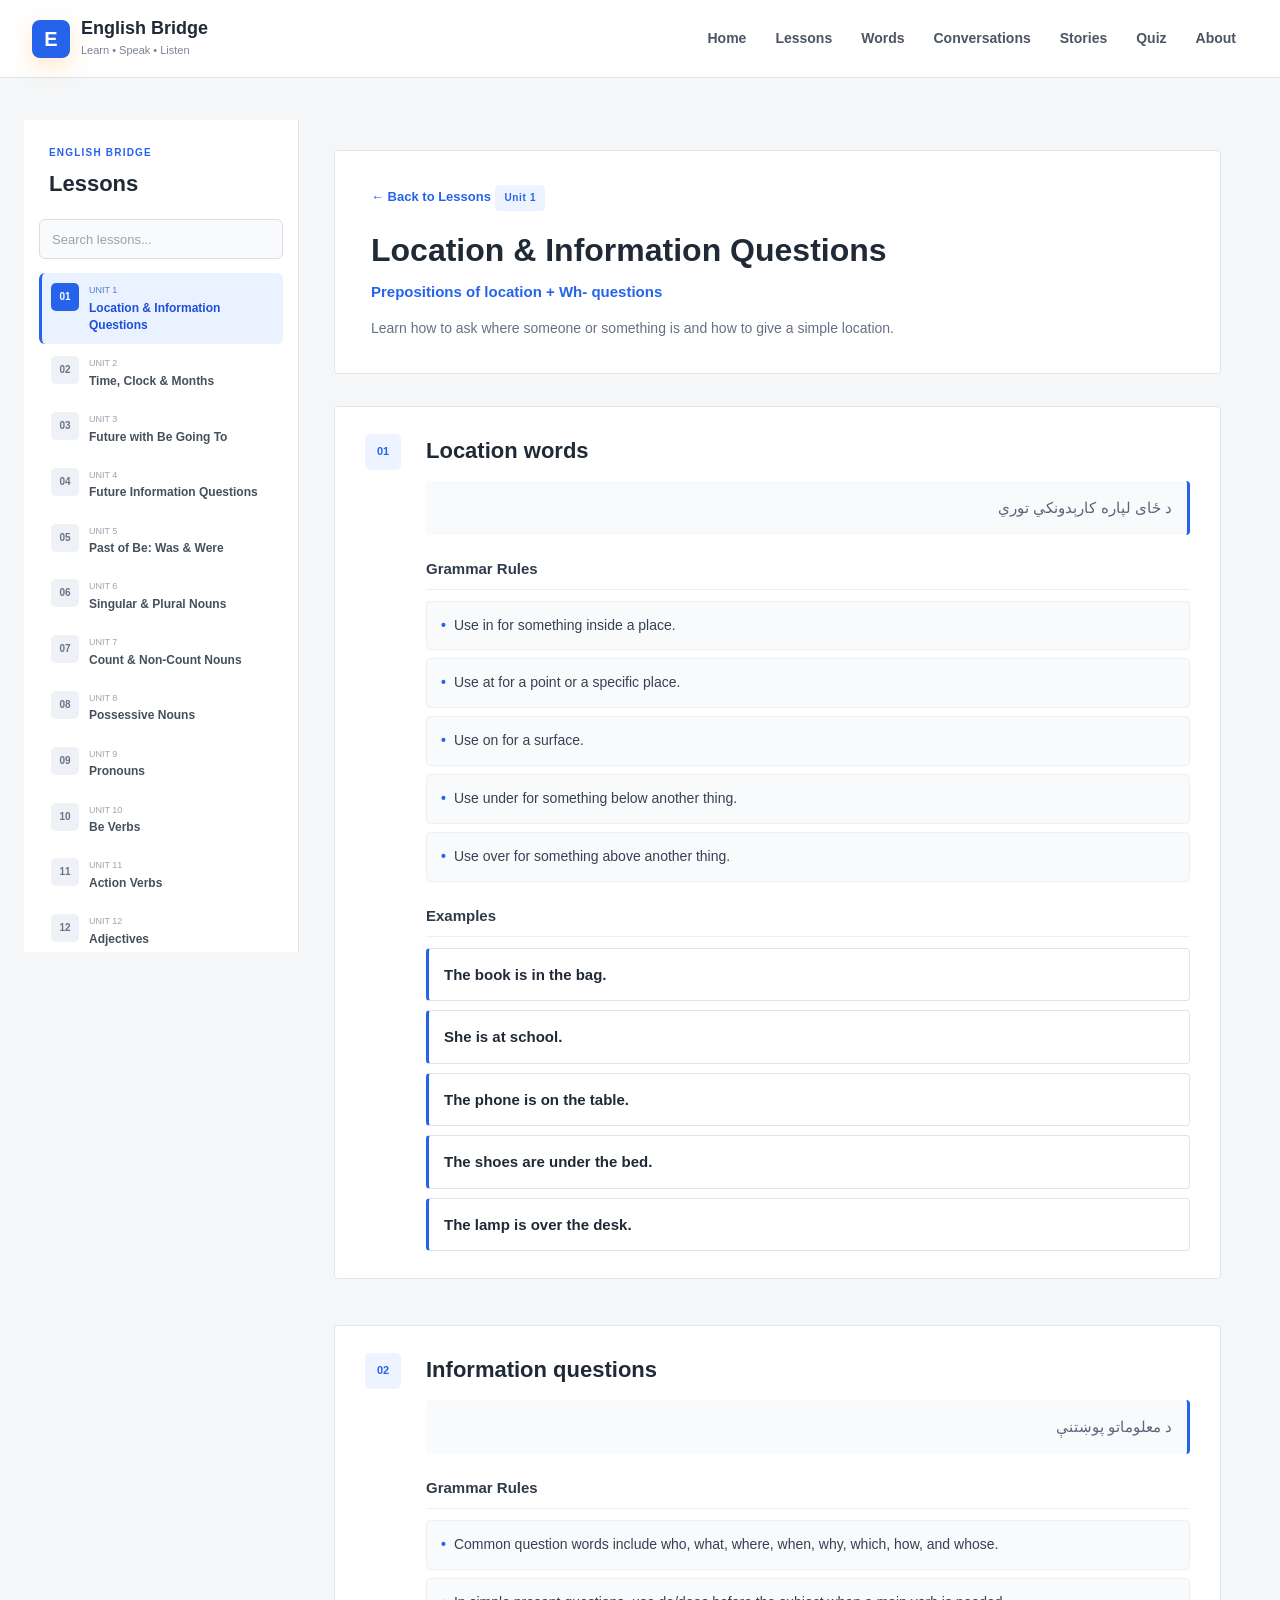
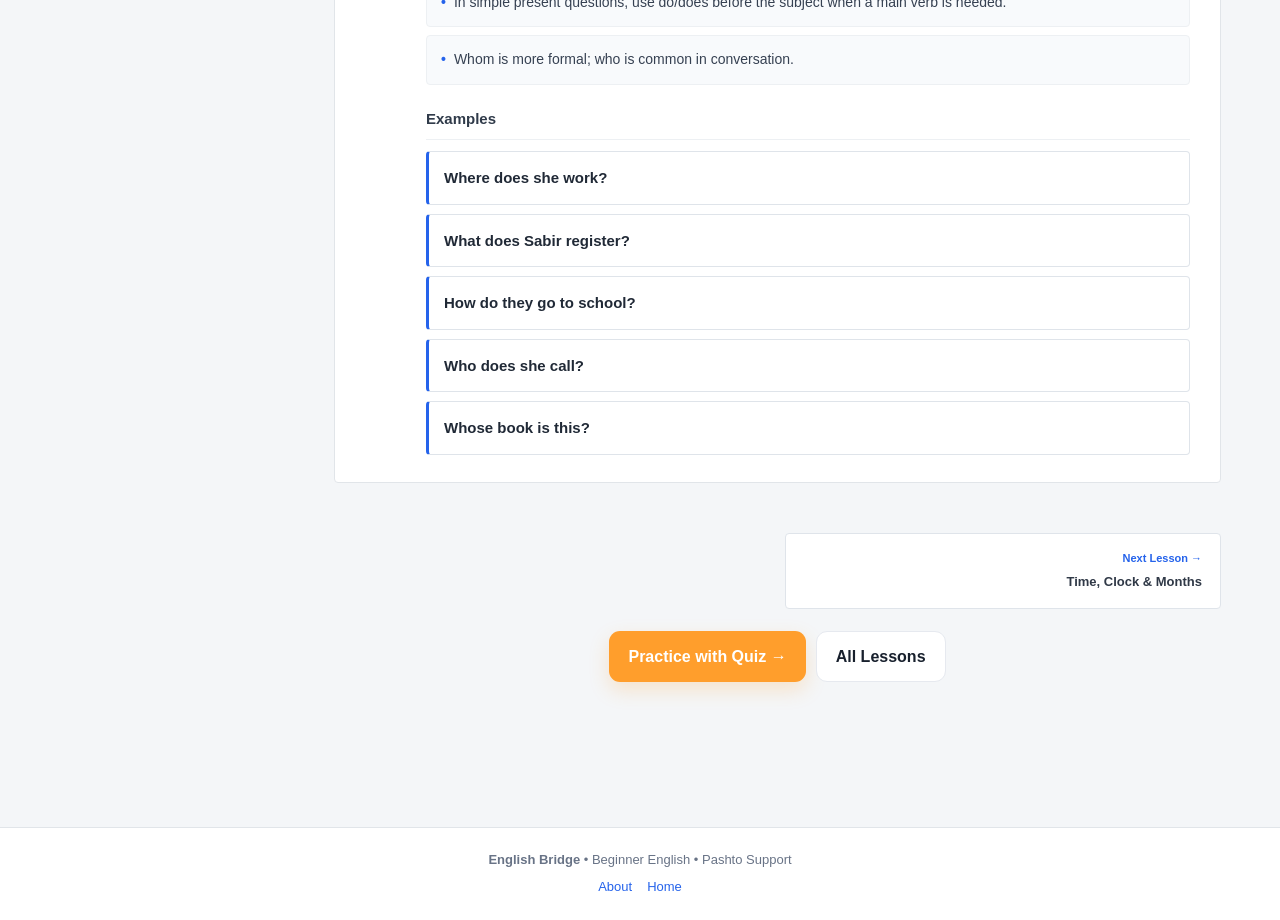
==== lessons/lesson.html @ caad8602 "Rename Lesson.html to lesson.html" ====
<!DOCTYPE html>
<html lang="en">

<head>
  <meta charset="UTF-8">
  <meta name="viewport" content="width=device-width, initial-scale=1.0">

  <meta name="description" content="English Bridge English lesson with Pashto support.">

  <title>English Bridge — Lesson</title>

  <link rel="stylesheet" href="../style.css">
</head>

<body class="standalone-lesson">

  <header class="topbar">

    <a class="brand" href="../index.html#home" aria-label="Go to home">
      <div class="logo">E</div>

      <div>
        <h1>English Bridge</h1>
        <span>Learn • Speak • Listen</span>
      </div>
    </a>

    <nav>
      <a class="nav-btn" href="../index.html#home">Home</a>
      <a class="nav-btn" href="lesson.html?id=unit-1">Lessons</a>
      <a class="nav-btn" href="../index.html#vocabulary">Words</a>
      <a class="nav-btn" href="../index.html#conversations">Conversations</a>
      <a class="nav-btn" href="../index.html#stories">Stories</a>
      <a class="nav-btn" href="../index.html#quiz">Quiz</a>
      <a class="nav-btn" href="../index.html#about">About</a>
    </nav>

  </header>


  <main class="lesson-layout">

    <!-- LEFT SIDEBAR -->
    <aside class="lesson-sidebar">

      <div class="sidebar-header">
        <span class="eyebrow">ENGLISH BRIDGE</span>
        <h2>Lessons</h2>
      </div>

      <input type="search" id="lessonSearch" class="lesson-search" placeholder="Search lessons...">

      <div id="lessonList" class="lesson-list"></div>

    </aside>


    <!-- RIGHT CONTENT -->
    <section class="lesson-content">

      <div id="lessonPage">

        <div class="lesson-loading">
          Loading lesson...
        </div>

      </div>

    </section>

  </main>


  <footer>
    <div>
      <b>English Bridge</b> • Beginner English • Pashto Support
    </div>

    <div class="footer-links">
      <a href="../index.html#about">About</a>
      <a href="../index.html#home">Home</a>
    </div>
  </footer>


  <script src="../data/config.js"></script>
  <script src="../data/lessons.js"></script>

  <script>

    const params = new URLSearchParams(window.location.search);
    let lessonId = params.get("id") || "unit-1";

    const lessonPage = document.getElementById("lessonPage");
    const COURSE_LESSONS = LESSONS.filter(lesson => /^unit-\d+$/.test(lesson.id));
    const lessonList = document.getElementById("lessonList");
    const lessonSearch = document.getElementById("lessonSearch");


    // --------------------------------------------------
    // FIND CURRENT LESSON
    // --------------------------------------------------

    function getCurrentLesson() {

      return LESSONS.find(lesson => lesson.id === lessonId);

    }


    // --------------------------------------------------
    // RENDER SIDEBAR
    // --------------------------------------------------

    function renderLessonList(search = "") {

      const searchText = search.toLowerCase().trim();

      const filteredLessons = COURSE_LESSONS.filter((lesson) => {

        return (
          lesson.title.toLowerCase().includes(searchText) ||
          lesson.unit.toLowerCase().includes(searchText) ||
          lesson.topic.toLowerCase().includes(searchText)
        );

      });


      lessonList.innerHTML = filteredLessons.map((lesson, index) => {

        const active = lesson.id === lessonId ? "active" : "";

        return `
      <a
        class="lesson-sidebar-item ${active}"
        href="lesson.html?id=${lesson.id}"
      >

        <span class="sidebar-number">
          ${String(COURSE_LESSONS.indexOf(lesson) + 1).padStart(2, "0")}
        </span>

        <div>
          <small>${lesson.unit}</small>
          <strong>${lesson.title}</strong>
        </div>

      </a>
    `;

      }).join("");


      if (!filteredLessons.length) {

        lessonList.innerHTML = `
      <div class="no-lessons">
        No lessons found.
      </div>
    `;

      }

    }


    // --------------------------------------------------
    // RULE RENDERER
    // SUPPORTS OLD + NEW DATA FORMAT
    // --------------------------------------------------

    function renderRule(rule) {

      // Old format:
      // "Use in for something inside a place."

      if (typeof rule === "string") {

        return `
      <div class="lesson-rule">

        <div class="rule-en">
          <span>•</span>
          <span>${rule}</span>
        </div>

      </div>
    `;

      }


      // New format:
      // {
      //   english: "...",
      //   pashto: "..."
      // }

      return `
    <div class="lesson-rule">

      <div class="rule-en">
        <span>•</span>
        <span>${rule.english}</span>
      </div>

      ${rule.pashto
          ? `<div class="rule-ps" dir="rtl">${rule.pashto}</div>`
          : ""
        }

    </div>
  `;

    }


    // --------------------------------------------------
    // EXAMPLE RENDERER
    // SUPPORTS OLD + NEW DATA FORMAT
    // --------------------------------------------------

    function renderExample(example) {

      // Old format

      if (typeof example === "string") {

        return `
      <div class="lesson-example">

        <div class="example-en">
          ${example}
        </div>

      </div>
    `;

      }


      // New format

      return `
    <div class="lesson-example">

      <div class="example-en">
        ${example.english}
      </div>

      ${example.pashto
          ? `<div class="example-ps" dir="rtl">
              ${example.pashto}
            </div>`
          : ""
        }

    </div>
  `;

    }


    // --------------------------------------------------
    // RENDER LESSON
    // --------------------------------------------------

    function renderLesson() {

      const lesson = getCurrentLesson();


      if (!lesson) {

        lessonPage.innerHTML = `
      <div class="lesson-not-found">

        <span class="eyebrow">ERROR</span>

        <h1>Lesson not found</h1>

        <p>
          We could not find the lesson you requested.
        </p>

        <a
          class="primary"
          href="lesson.html?id=unit-1"
        >
          ← Back to Lessons
        </a>

      </div>
    `;

        return;
      }


      const lessonIndex = COURSE_LESSONS.findIndex(
        lessonItem => lessonItem.id === lessonId
      );


      const previousLesson =
        lessonIndex > 0
          ? LESSONS[lessonIndex - 1]
          : null;


      const nextLesson =
        lessonIndex < COURSE_LESSONS.length - 1
          ? LESSONS[lessonIndex + 1]
          : null;


      document.title =
        `English Bridge — ${lesson.unit}: ${lesson.title}`;


      lessonPage.innerHTML = `

    <!-- HERO -->

    <div class="lesson-hero">

      <a
        class="back-link"
        href="lesson.html?id=unit-1"
      >
        ← Back to Lessons
      </a>

      <span class="eyebrow">
        ${lesson.unit}
      </span>

      <h1>
        ${lesson.title}
      </h1>

      <p class="lesson-topic">
        ${lesson.topic}
      </p>

      ${lesson.intro
          ? `<p class="lesson-intro">
              ${lesson.intro}
            </p>`
          : ""
        }

    </div>


    <!-- LESSON SECTIONS -->

    <div class="lesson-sections">

      ${lesson.sections.map((section, sectionIndex) => `

        <article class="lesson-section">

          <div class="section-number">
            ${String(sectionIndex + 1).padStart(2, "0")}
          </div>

          <div class="section-main">

            <h2>
              ${section.title}
            </h2>


            ${section.pashto
            ? `
                  <div
                    class="section-pashto"
                    dir="rtl"
                  >
                    ${section.pashto}
                  </div>
                `
            : ""
          }


            ${section.rules && section.rules.length
            ? `

                  <div class="lesson-block">

                    <h3>
                      Grammar Rules
                    </h3>

                    <div class="rules-list">

                      ${section.rules
              .map(renderRule)
              .join("")}

                    </div>

                  </div>

                `
            : ""
          }


            ${section.examples && section.examples.length
            ? `

                  <div class="lesson-block">

                    <h3>
                      Examples
                    </h3>

                    <div class="examples-list">

                      ${section.examples
              .map(renderExample)
              .join("")}

                    </div>

                  </div>

                `
            : ""
          }

          </div>

        </article>

      `).join("")}

    </div>


    <!-- NAVIGATION -->

    <div class="lesson-navigation">

      ${previousLesson
          ? `
            <a
              class="lesson-nav-card previous"
              href="lesson.html?id=${previousLesson.id}"
            >

              <span>← Previous Lesson</span>

              <strong>
                ${previousLesson.title}
              </strong>

            </a>
          `
          : `<div></div>`
        }


      ${nextLesson
          ? `
            <a
              class="lesson-nav-card next"
              href="lesson.html?id=${nextLesson.id}"
            >

              <span>Next Lesson →</span>

              <strong>
                ${nextLesson.title}
              </strong>

            </a>
          `
          : `
            <a
              class="lesson-nav-card next"
              href="../index.html#quiz"
            >

              <span>Finish Lessons →</span>

              <strong>
                Take the Quiz
              </strong>

            </a>
          `
        }

    </div>


    <!-- BOTTOM ACTIONS -->

    <div class="lesson-actions">

      <a
        class="primary"
        href="../index.html#quiz"
      >
        Practice with Quiz →
      </a>

      <a
        class="secondary"
        href="lesson.html?id=unit-1"
      >
        All Lessons
      </a>

    </div>

  `;

    }


    // --------------------------------------------------
    // SEARCH
    // --------------------------------------------------

    lessonSearch.addEventListener("input", () => {

      renderLessonList(lessonSearch.value);

    });



    renderLessonList();
    renderLesson();

  </script>

</body>

</html>
---- style.css ----
* {
  box-sizing: border-box;
  margin: 0;
  padding: 0;
}
:root {
  --ink: #18202d;
  --muted: #697386;
  --line: #e6e9ef;
  --bg: #f5f7fb;
  --card: #fff;
  --primary: #ff9e2c;
  --primary-dark: #e98512;
  --purple: #5b5ce2;
  --green: #18a56b;
  --shadow: 0 18px 55px rgba(28, 35, 50, 0.1);
  --radius: 22px;
}
html {
  scroll-behavior: smooth;
}
body {
  font-family:
    Inter,
    ui-sans-serif,
    system-ui,
    -apple-system,
    BlinkMacSystemFont,
    "Segoe UI",
    sans-serif;
  background: var(--bg);
  color: var(--ink);
  line-height: 1.6;
}
a {
  text-decoration: none;
  color: inherit;
}
button,
input,
select {
  font: inherit;
}
button {
  cursor: pointer;
  border: 0;
}
.topbar {
  height: 78px;
  background: #fff;
  border-bottom: 1px solid var(--line);
  display: flex;
  align-items: center;
  justify-content: space-between;
  padding: 0 5%;
  position: sticky;
  top: 0;
  z-index: 30;
}
.brand {
  display: flex;
  align-items: center;
  gap: 12px;
}
.logo {
  width: 44px;
  height: 44px;
  border-radius: 13px;
  background: linear-gradient(135deg, #ffb34d, #ff7b45);
  color: #fff;
  display: grid;
  place-items: center;
  font-weight: 900;
  font-size: 23px;
  box-shadow: 0 8px 22px rgba(255, 158, 44, 0.25);
}
.brand h1 {
  font-size: 18px;
  line-height: 1.1;
}
.brand span {
  font-size: 11px;
  color: var(--muted);
}
nav {
  display: flex;
  gap: 3px;
  align-items: center;
}
.nav-btn {
  padding: 9px 12px;
  border-radius: 9px;
  color: var(--muted);
  font-weight: 700;
  font-size: 13px;
}
.nav-btn:hover,
.nav-btn.active {
  background: #fff5e8;
  color: var(--primary-dark);
}
.icon-btn {
  display: none;
  background: #f1f3f7;
  padding: 9px 12px;
  border-radius: 10px;
}
main {
  max-width: 1200px;
  margin: auto;
  padding: 35px 24px 75px;
}
.page {
  display: none;
}
.page.active {
  display: block;
}
.hero {
  min-height: 540px;
  display: grid;
  grid-template-columns: 1.02fr 0.98fr;
  gap: 30px;
  align-items: center;
  background: linear-gradient(135deg, #101820, #182633);
  border-radius: 30px;
  padding: 45px 46px;
  color: #fff;
  overflow: hidden;
  position: relative;
  box-shadow: var(--shadow);
}
.hero:before {
  content: "";
  position: absolute;
  width: 420px;
  height: 420px;
  border-radius: 50%;
  background: rgba(255, 158, 44, 0.12);
  right: 15%;
  top: -160px;
}
.eyebrow {
  font-size: 10px;
  letter-spacing: 2px;
  font-weight: 900;
  color: var(--primary);
}
.hero .eyebrow {
  color: #ffc16b;
}
.hero h2 {
  font-size: 51px;
  line-height: 1.03;
  letter-spacing: -2px;
  margin: 13px 0 18px;
}
.hero h2 strong {
  color: #ffb23e;
}
.hero-copy > p {
  color: #cbd1d9;
  max-width: 570px;
  font-size: 16px;
}
.hero-actions,
.quiz-options,
.result-actions {
  display: flex;
  gap: 12px;
  margin-top: 25px;
  flex-wrap: wrap;
}
.primary,
.secondary {
  display: inline-flex;
  align-items: center;
  justify-content: center;
  padding: 12px 19px;
  border-radius: 11px;
  font-weight: 800;
  transition: 0.2s;
}
.primary {
  background: var(--primary);
  color: #fff;
  box-shadow: 0 8px 20px rgba(255, 158, 44, 0.22);
}
.primary:hover {
  background: var(--primary-dark);
  transform: translateY(-1px);
}
.secondary {
  background: #fff;
  border: 1px solid var(--line);
  color: var(--ink);
}
.secondary:hover {
  border-color: #ffc978;
  color: var(--primary-dark);
}
.mini-stats {
  display: flex;
  gap: 30px;
  margin-top: 30px;
}
.mini-stats div {
  display: flex;
  flex-direction: column;
}
.mini-stats b {
  font-size: 21px;
}
.mini-stats span {
  font-size: 10px;
  color: #aeb7c3;
}
.hero-visual {
  position: relative;
  min-height: 420px;
  display: grid;
  place-items: center;
}
.hero-visual img {
  width: 90%;
  max-height: 390px;
  object-fit: cover;
  border-radius: 26px;
  position: relative;
  z-index: 2;
  box-shadow: 0 25px 70px rgba(0, 0, 0, 0.35);
  border: 7px solid rgba(255, 255, 255, 0.1);
}
.hero-glow {
  position: absolute;
  width: 350px;
  height: 350px;
  border-radius: 50%;
  background: #f9a62e;
  filter: blur(2px);
  opacity: 0.75;
  right: 2%;
  top: 8%;
}
.floating-card {
  position: absolute;
  z-index: 4;
  background: rgba(255, 255, 255, 0.96);
  color: var(--ink);
  border-radius: 13px;
  padding: 10px 13px;
  display: flex;
  gap: 9px;
  align-items: center;
  box-shadow: 0 14px 30px rgba(0, 0, 0, 0.18);
  font-size: 12px;
}
.floating-card span {
  font-size: 20px;
}
.floating-card small {
  display: block;
  color: var(--muted);
  font-size: 9px;
}
.card-top {
  left: 0;
  top: 80px;
}
.card-bottom {
  right: 0;
  bottom: 75px;
}
.section-heading {
  margin: 42px 0 18px;
  display: flex;
  align-items: end;
  justify-content: space-between;
  gap: 20px;
}
.section-heading h2 {
  font-size: 31px;
  margin-top: 4px;
}
.section-heading p {
  color: var(--muted);
  font-size: 14px;
}
.text-link {
  color: var(--purple);
  font-weight: 800;
  font-size: 13px;
  white-space: nowrap;
}
.split {
  margin-top: 50px;
}
.topic-grid {
  display: grid;
  grid-template-columns: repeat(4, 1fr);
  gap: 14px;
}
.topic-grid.large {
  grid-template-columns: repeat(3, 1fr);
}
.topic-card {
  background: #fff;
  border: 1px solid var(--line);
  border-radius: 18px;
  padding: 20px;
  box-shadow: 0 8px 25px rgba(30, 35, 55, 0.04);
  transition: 0.2s;
}
.topic-card:hover {
  transform: translateY(-4px);
  box-shadow: var(--shadow);
}
.topic-icon {
  width: 42px;
  height: 42px;
  border-radius: 13px;
  display: grid;
  place-items: center;
  background: #fff1df;
  font-size: 20px;
  margin-bottom: 13px;
}
.topic-card h3 {
  font-size: 16px;
}
.topic-card p {
  font-size: 12px;
  color: var(--muted);
  margin-top: 4px;
}
.topic-level {
  display: inline-block;
  margin-top: 12px;
  padding: 5px 8px;
  background: #f5f5ff;
  color: var(--purple);
  border-radius: 7px;
  font-size: 10px;
  font-weight: 800;
}
.conversation-preview,
.conversation-card,
.story-card {
  background: #fff;
  border: 1px solid var(--line);
  border-radius: 20px;
  padding: 23px;
  box-shadow: 0 8px 25px rgba(30, 35, 55, 0.04);
}
.conversation-preview {
  max-width: 900px;
}
.dialogue {
  display: grid;
  gap: 10px;
}
.line {
  display: flex;
  gap: 10px;
  align-items: flex-start;
}
.speaker {
  min-width: 90px;
  color: var(--purple);
  font-weight: 800;
  font-size: 12px;
}
.speech {
  background: #f7f8fc;
  border-radius: 12px;
  padding: 9px 12px;
  font-size: 14px;
  flex: 1;
}
.lesson-grid {
  display: grid;
  grid-template-columns: repeat(2, 1fr);
  gap: 15px;
}
.lesson-card {
  background: #fff;
  border: 1px solid var(--line);
  border-radius: 20px;
  padding: 22px;
  display: flex;
  gap: 16px;
  box-shadow: 0 8px 25px rgba(30, 35, 55, 0.04);
  transition: 0.2s;
}
.lesson-card:hover {
  transform: translateY(-3px);
  box-shadow: var(--shadow);
}
.unit-badge {
  min-width: 58px;
  height: 58px;
  border-radius: 16px;
  background: #fff0df;
  color: #d87800;
  display: grid;
  place-items: center;
  font-weight: 900;
}
.lesson-card h3 {
  font-size: 18px;
}
.lesson-card p {
  font-size: 13px;
  color: var(--muted);
  margin: 5px 0;
}
.lesson-card .topic {
  font-size: 11px;
  color: var(--purple);
  font-weight: 800;
}
.detail-page {
  max-width: 950px;
  margin: auto;
}
.detail-hero {
  background: #101820;
  color: #fff;
  border-radius: 25px;
  padding: 34px;
  margin-bottom: 18px;
}
.detail-hero h2 {
  font-size: 36px;
  line-height: 1.1;
  margin: 7px 0;
}
.detail-hero p {
  color: #c8d0d9;
}
.back-link {
  display: inline-block;
  margin-bottom: 15px;
  color: #ffc16b;
  font-weight: 800;
}
.lesson-section {
  background: #fff;
  border: 1px solid var(--line);
  border-radius: 19px;
  padding: 25px;
  margin: 14px 0;
}
.lesson-section h3 {
  font-size: 21px;
}
.pashto {
  color: #b56a00;
  font-size: 14px;
  margin: 3px 0 12px;
  direction: rtl;
}
.rule {
  background: #f8f8fd;
  border-left: 4px solid var(--purple);
  padding: 12px 15px;
  border-radius: 9px;
  margin: 8px 0;
  font-size: 14px;
}
.example {
  background: #effaf5;
  border-left: 4px solid var(--green);
  padding: 12px 15px;
  border-radius: 9px;
  margin: 8px 0;
  font-size: 14px;
}
.tool-row,
.search-input,
.select-input {
  background: #fff;
  border: 1px solid var(--line);
  border-radius: 11px;
  padding: 12px 14px;
  outline: none;
}
.search-input {
  flex: 1;
  min-width: 230px;
}
.select-input {
  min-width: 180px;
}
.search-input:focus {
  border-color: #ffbd62;
}
.word-grid {
  display: grid;
  grid-template-columns: repeat(4, 1fr);
  gap: 13px;
}
.word-card {
  border-radius: 17px;
  padding: 18px;
  min-height: 145px;
  position: relative;
  overflow: hidden;
  border: 1px solid rgba(0, 0, 0, 0.04);
  box-shadow: 0 9px 25px rgba(30, 35, 55, 0.05);
}
.word-card:nth-child(5n + 1) {
  background: #fff1f4;
}
.word-card:nth-child(5n + 2) {
  background: #eef9ff;
}
.word-card:nth-child(5n + 3) {
  background: #fff6e8;
}
.word-card:nth-child(5n + 4) {
  background: #f1f0ff;
}
.word-card:nth-child(5n + 5) {
  background: #eefbf4;
}
.word-card h3 {
  font-size: 19px;
}
.word-card .meaning {
  font-size: 17px;
  direction: rtl;
  margin-top: 2px;
}
.word-card .category {
  font-size: 9px;
  text-transform: uppercase;
  letter-spacing: 1px;
  color: #6d7584;
  font-weight: 800;
  margin-top: 8px;
}
.word-card .example {
  border: 0;
  background: rgba(255, 255, 255, 0.65);
  font-size: 11px;
  margin-top: 10px;
  padding: 7px;
  border-radius: 8px;
}
.random-word {
  background: #101820;
  color: #fff;
  border-radius: 18px;
  padding: 20px;
  margin: 15px 0;
}
.random-word b {
  color: #ffc16b;
}
.hidden {
  display: none !important;
}
.conversation-grid,
.story-grid {
  display: grid;
  grid-template-columns: 1fr 1fr;
  gap: 15px;
}
.conversation-card h3,
.story-card h3 {
  font-size: 19px;
  margin-bottom: 2px;
}
.story-card .story-text {
  background: #f7f8fc;
  padding: 16px;
  border-radius: 13px;
  margin: 14px 0;
  font-size: 15px;
}
.story-meta {
  color: var(--muted);
  font-size: 11px;
}
.listen-row {
  display: flex;
  gap: 8px;
  flex-wrap: wrap;
  margin-top: 12px;
}
.listen-btn {
  padding: 9px 12px;
  border-radius: 9px;
  background: #101820;
  color: #fff;
  font-weight: 800;
  font-size: 12px;
}
.stop-btn {
  padding: 9px 12px;
  border-radius: 9px;
  background: #fff;
  border: 1px solid var(--line);
  font-weight: 800;
  font-size: 12px;
}

.quiz-shell {
  max-width: 850px;
  margin: 10px auto;
}
.quiz-intro,
.question-card,
.result,
.about-card {
  background: #fff;
  border: 1px solid var(--line);
  border-radius: 23px;
  padding: 42px;
  box-shadow: var(--shadow);
}
.quiz-intro {
  text-align: center;
}
.quiz-intro h2,
.result h2 {
  font-size: 38px;
  margin: 7px 0;
}
.quiz-intro p {
  color: var(--muted);
  max-width: 600px;
  margin: auto;
}
.quiz-options {
  justify-content: center;
}
.quiz-top {
  display: flex;
  justify-content: space-between;
  align-items: end;
  margin-bottom: 14px;
}
.score-pill {
  background: #fff;
  border: 1px solid var(--line);
  padding: 8px 13px;
  border-radius: 20px;
  font-size: 13px;
  font-weight: 800;
}
.quiz-progress {
  margin-top: 7px;
  width: 260px;
  height: 6px;
  background: #e9eaf1;
  border-radius: 20px;
  overflow: hidden;
}
.quiz-progress span {
  display: block;
  height: 100%;
  background: var(--primary);
  border-radius: 20px;
}
.question-card {
  padding: 32px;
}
.unit-tag {
  display: inline-block;
  background: #f0f0ff;
  color: var(--purple);
  font-size: 11px;
  font-weight: 800;
  padding: 5px 9px;
  border-radius: 7px;
}
.question-card h2 {
  font-size: 27px;
  line-height: 1.3;
  margin: 16px 0 23px;
}
.options {
  display: grid;
  gap: 11px;
}
.option {
  padding: 14px 16px;
  border: 1px solid var(--line);
  background: #fff;
  border-radius: 11px;
  text-align: left;
  display: flex;
  gap: 12px;
  align-items: center;
}
.option:hover:not(:disabled) {
  border-color: #a8a9ed;
  background: #fafaff;
}
.option .letter {
  width: 30px;
  height: 30px;
  display: grid;
  place-items: center;
  border-radius: 8px;
  background: #f1f2f6;
  font-weight: 800;
  color: #596174;
  flex-shrink: 0;
}
.option.correct {
  border-color: #8ad8b8;
  background: #effbf6;
}
.option.correct .letter {
  background: #d7f4e7;
  color: var(--green);
}
.option.wrong {
  border-color: #f0a0a0;
  background: #fff5f5;
}
.option.wrong .letter {
  background: #fde0e0;
  color: #b23d3d;
}
.option:disabled {
  cursor: default;
}
.feedback {
  margin-top: 17px;
  padding: 14px 16px;
  border-radius: 10px;
  font-size: 14px;
}
.feedback.good {
  background: #effbf6;
  color: #147b52;
}
.feedback.bad {
  background: #fff5f5;
  color: #9b3d3d;
}
.next {
  margin-top: 18px;
}
.result {
  text-align: center;
}
.result-circle {
  width: 130px;
  height: 130px;
  border-radius: 50%;
  background: #fff0df;
  color: #d87800;
  display: grid;
  place-content: center;
  margin: 0 auto 20px;
  font-size: 40px;
  font-weight: 900;
}
.result-circle small {
  font-size: 14px;
  color: var(--muted);
}
.about-card {
  max-width: 900px;
  margin: auto;
}
.about-card h2 {
  font-size: 39px;
  margin: 8px 0 10px;
}
.about-card > p {
  color: var(--muted);
}
.feature-list {
  margin-top: 25px;
  display: grid;
  gap: 14px;
}
.feature-list > div {
  display: flex;
  gap: 15px;
  padding: 17px;
  background: #f8f8fc;
  border-radius: 12px;
}
.feature-list > div > span {
  font-weight: 900;
  color: var(--purple);
}
.feature-list p {
  font-size: 13px;
  color: var(--muted);
}
footer {
  text-align: center;
  padding: 25px;
  color: #8b93a5;
  font-size: 12px;
  border-top: 1px solid var(--line);
  background: #fff;
}
.footer-links {
  display: flex;
  justify-content: center;
  gap: 15px;
  margin-top: 6px;
}
.footer-links a:hover {
  color: var(--purple);
}
@media (max-width: 1000px) {
  nav {
    gap: 0;
  }
  .nav-btn {
    padding: 8px 8px;
  }
  .topic-grid {
    grid-template-columns: repeat(2, 1fr);
  }
  .word-grid {
    grid-template-columns: repeat(3, 1fr);
  }
}
@media (max-width: 760px) {
  .topbar {
    padding: 0 18px;
  }
  .icon-btn {
    display: block;
  }
  nav {
    display: none;
    position: absolute;
    top: 78px;
    left: 0;
    right: 0;
    background: #fff;
    padding: 10px 18px;
    border-bottom: 1px solid var(--line);
    flex-direction: column;
    align-items: stretch;
  }
  .nav-btn {
    text-align: left;
  }
  .hero {
    grid-template-columns: 1fr;
    padding: 32px 25px;
  }
  .hero h2 {
    font-size: 40px;
  }
  .hero-visual {
    min-height: 320px;
  }
  .hero-visual img {
    width: 100%;
  }
  .card-top {
    left: 0;
  }
  .card-bottom {
    right: 0;
  }
  .lesson-grid,
  .conversation-grid,
  .story-grid {
    grid-template-columns: 1fr;
  }
  .word-grid {
    grid-template-columns: repeat(2, 1fr);
  }
}
@media (max-width: 520px) {
  main {
    padding: 25px 15px 55px;
  }
  .hero {
    border-radius: 22px;
  }
  .topic-grid,
  .topic-grid.large {
    grid-template-columns: 1fr;
  }
  .word-grid {
    grid-template-columns: 1fr;
  }
  .section-heading {
    align-items: flex-start;
    flex-direction: column;
  }
  .hero-actions,
  .mini-stats {
    gap: 9px;
  }
  .mini-stats {
    justify-content: space-between;
  }
  .quiz-intro,
  .question-card,
  .result,
  .about-card {
    padding: 25px;
  }
  .quiz-progress {
    width: 180px;
  }
  .question-card h2 {
    font-size: 22px;
  }
}

/* Expanded topic information and categorized conversations */
.topic-pashto {
  color: #b56a00 !important;
  font-weight: 700;
}
.topic-description {
  min-height: 40px;
}
.topic-learn {
  margin-top: 12px;
  background: #f7f8fc;
  padding: 11px;
  border-radius: 10px;
  font-size: 12px;
}
.topic-learn b {
  color: var(--ink);
}
.topic-learn ul {
  padding-left: 17px;
  margin-top: 5px;
  color: var(--muted);
}
.topic-example {
  margin-top: 10px;
  padding: 10px 11px;
  background: #fff6e8;
  border-radius: 10px;
  font-size: 12px;
}
.topic-example span {
  font-weight: 800;
  color: #b56a00;
}
.compact-topic .topic-description {
  font-size: 12px;
  min-height: auto;
}
.conversation-category {
  margin-bottom: 34px;
}
.conversation-category-head {
  margin: 0 0 14px;
}
.conversation-category-head h3 {
  font-size: 24px;
  margin: 3px 0;
}
.conversation-category-head p {
  font-size: 12px;
  color: var(--muted);
}
.conversation-category-grid {
  display: grid;
  grid-template-columns: 1fr 1fr;
  gap: 15px;
}
.conversation-number {
  display: inline-block;
  font-size: 10px;
  font-weight: 900;
  letter-spacing: 0.8px;
  color: #b56a00;
  background: #fff1df;
  padding: 5px 8px;
  border-radius: 7px;
  margin-bottom: 10px;
}
@media (max-width: 760px) {
  .conversation-category-grid {
    grid-template-columns: 1fr;
  }
}

/* Rich topic information */
.topic-card {
  display: flex;
  gap: 15px;
  align-items: flex-start;
}
.topic-card.compact {
  display: block;
}
.topic-card.compact .topic-icon {
  margin-bottom: 13px;
}
.topic-card .topic-icon {
  flex: 0 0 auto;
  margin-bottom: 0;
}
.topic-content {
  flex: 1;
}
.topic-head {
  display: flex;
  gap: 10px;
  justify-content: space-between;
  align-items: flex-start;
}
.topic-head h3 {
  margin: 0;
}
.topic-pashto {
  font-weight: 700;
  color: #5e6175 !important;
  margin-top: 3px !important;
}
.topic-description {
  font-size: 13px;
  line-height: 1.65;
  margin-top: 9px !important;
}
.topic-skills {
  margin-top: 13px;
  font-size: 12px;
  color: var(--ink);
}
.skill-tags {
  display: flex;
  flex-wrap: wrap;
  gap: 7px;
  margin-top: 8px;
}
.skill-tags span {
  padding: 5px 8px;
  border-radius: 999px;
  background: #f4f5ff;
  color: var(--purple);
  font-size: 11px;
  font-weight: 700;
}
.topic-example {
  margin-top: 12px;
  padding: 10px 12px;
  border-radius: 10px;
  background: #f8f8fc;
  font-size: 12px;
  color: var(--muted);
}
.topic-example b {
  color: var(--ink);
}
.topic-level {
  margin-top: 0 !important;
  white-space: nowrap;
}

/* Conversation categories */
.conversation-filters {
  display: flex;
  flex-wrap: wrap;
  gap: 9px;
  margin: 0 0 18px;
}
.conversation-filter {
  border: 1px solid var(--line);
  background: #fff;
  color: var(--muted);
  padding: 9px 13px;
  border-radius: 999px;
  font-size: 12px;
  font-weight: 800;
}
.conversation-filter:hover,
.conversation-filter.active {
  background: var(--purple);
  border-color: var(--purple);
  color: #fff;
}
.conversation-meta {
  display: flex;
  gap: 8px;
  align-items: center;
  margin-bottom: 10px;
}
.conversation-category,
.conversation-level {
  padding: 5px 8px;
  border-radius: 999px;
  font-size: 10px;
  font-weight: 900;
}
.conversation-category {
  background: #fff0dd;
  color: #b66b12;
}
.conversation-level {
  background: #f1f0ff;
  color: var(--purple);
}
.conversation-description {
  font-size: 13px;
  color: var(--muted);
  line-height: 1.6;
  margin: 0 0 14px;
}

/* V3: roadmap, helpful learning guidance, and dedicated lesson pages */
.roadmap-grid {
  display: grid;
  grid-template-columns: repeat(5, 1fr);
  gap: 13px;
}
.roadmap-card {
  background: #fff;
  border: 1px solid var(--line);
  border-radius: 18px;
  padding: 19px;
  box-shadow: 0 8px 25px rgba(30, 35, 55, 0.04);
  transition: 0.2s;
  display: flex;
  flex-direction: column;
  gap: 12px;
}
.roadmap-card:hover {
  transform: translateY(-4px);
  box-shadow: var(--shadow);
}
.roadmap-number {
  width: 40px;
  height: 40px;
  border-radius: 12px;
  background: #fff0df;
  color: #d87800;
  display: grid;
  place-items: center;
  font-weight: 900;
}
.roadmap-card .topic {
  font-size: 10px;
  color: var(--purple);
  font-weight: 900;
}
.roadmap-card h3 {
  font-size: 15px;
  margin: 4px 0;
}
.roadmap-card p {
  font-size: 12px;
  color: var(--muted);
  line-height: 1.55;
  min-height: 54px;
}
.roadmap-card .text-link {
  font-size: 11px;
  margin-top: auto;
}
.helpful-grid {
  display: grid;
  grid-template-columns: repeat(3, 1fr);
  gap: 14px;
}
.helpful-card {
  background: #fff;
  border: 1px solid var(--line);
  border-radius: 18px;
  padding: 20px;
  box-shadow: 0 8px 25px rgba(30, 35, 55, 0.04);
}
.helpful-icon {
  display: grid;
  place-items: center;
  width: 42px;
  height: 42px;
  border-radius: 13px;
  background: #fff1df;
  font-size: 20px;
  margin-bottom: 12px;
}
.helpful-card h3 {
  font-size: 16px;
  margin-bottom: 6px;
}
.helpful-card p {
  font-size: 12px;
  color: var(--muted);
  line-height: 1.65;
}
.about-helpful {
  margin-top: 26px;
}
.lesson-open {
  padding: 8px 12px;
  font-size: 12px;
  margin-top: 8px;
}
.lesson-next-actions {
  display: flex;
  gap: 10px;
  justify-content: center;
  flex-wrap: wrap;
  margin: 22px 0;
}
.standalone-lesson main {
  padding-top: 42px;
}
.standalone-lesson .detail-page {
  max-width: none;
}
@media (max-width: 1000px) {
  .roadmap-grid {
    grid-template-columns: repeat(3, 1fr);
  }
}
@media (max-width: 760px) {
  .roadmap-grid,
  .helpful-grid {
    grid-template-columns: 1fr 1fr;
  }
}
@media (max-width: 520px) {
  .roadmap-grid,
  .helpful-grid {
    grid-template-columns: 1fr;
  }
}
/* this is lesson design css code */
/* =========================================================
   ENGLISH BRIDGE — LESSON PAGE
   TalkEnglish-inspired layout
   ========================================================= */

body.standalone-lesson {
  margin: 0;
  background: #f4f6f8;
  color: #222;
  font-family: Arial, Helvetica, sans-serif;
}

/* =========================================================
   HEADER
   ========================================================= */

body.standalone-lesson .topbar {
  position: sticky;
  top: 0;
  z-index: 100;

  min-height: 68px;

  background: #ffffff;

  border-bottom: 1px solid #e1e5e9;

  display: flex;
  align-items: center;
  justify-content: space-between;

  padding: 0 32px;

  box-sizing: border-box;
}

/* Brand */

body.standalone-lesson .brand {
  display: flex;
  align-items: center;
  gap: 11px;

  text-decoration: none;
  color: #1f2937;
}

body.standalone-lesson .brand .logo {
  width: 38px;
  height: 38px;

  display: flex;
  align-items: center;
  justify-content: center;

  background: #2563eb;
  color: #fff;

  border-radius: 8px;

  font-size: 20px;
  font-weight: 800;
}

body.standalone-lesson .brand h1 {
  margin: 0;
  font-size: 18px;
  line-height: 1.2;
}

body.standalone-lesson .brand span {
  display: block;

  margin-top: 2px;

  color: #7b8491;

  font-size: 11px;
}

/* Navigation */

body.standalone-lesson .topbar nav {
  display: flex;
  align-items: center;
  gap: 5px;
}

body.standalone-lesson .topbar .nav-btn {
  text-decoration: none;

  color: #4b5563;

  font-size: 14px;
  font-weight: 600;

  padding: 9px 12px;

  border-radius: 6px;

  transition: 0.2s ease;
}

body.standalone-lesson .topbar .nav-btn:hover {
  background: #f1f5f9;
  color: #2563eb;
}

/* =========================================================
   MAIN LAYOUT
   ========================================================= */

.lesson-layout {
  width: 100%;

  max-width: 1320px;

  margin: 0 auto;

  display: grid;

  grid-template-columns: 275px minmax(0, 1fr);

  align-items: start;

  min-height: calc(100vh - 68px);
}

/* =========================================================
   LEFT SIDEBAR
   ========================================================= */

.lesson-sidebar {
  position: sticky;

  top: 68px;

  height: calc(100vh - 68px);

  box-sizing: border-box;

  overflow-y: auto;

  background: #ffffff;

  border-right: 1px solid #e1e5e9;

  padding: 25px 15px;
}

/* Sidebar scrollbar */

.lesson-sidebar::-webkit-scrollbar {
  width: 5px;
}

.lesson-sidebar::-webkit-scrollbar-thumb {
  background: #cbd5e1;
  border-radius: 10px;
}

/* =========================================================
   SIDEBAR HEADER
   ========================================================= */

.sidebar-header {
  padding: 0 10px 18px;
}

.sidebar-header .eyebrow {
  display: block;

  color: #2563eb;

  font-size: 10px;

  font-weight: 800;

  letter-spacing: 1.2px;

  margin-bottom: 5px;
}

.sidebar-header h2 {
  margin: 0;

  color: #202936;

  font-size: 22px;

  font-weight: 700;
}

/* =========================================================
   SEARCH
   ========================================================= */

.lesson-search {
  width: 100%;

  height: 40px;

  box-sizing: border-box;

  padding: 0 12px;

  border: 1px solid #d9dee5;

  border-radius: 6px;

  background: #f8fafc;

  color: #1f2937;

  font-size: 13px;

  outline: none;

  margin-bottom: 14px;
}

.lesson-search::placeholder {
  color: #9aa3af;
}

.lesson-search:focus {
  border-color: #2563eb;

  background: #ffffff;

  box-shadow: 0 0 0 2px rgba(37, 99, 235, 0.08);
}

/* =========================================================
   LESSON LIST
   ========================================================= */

.lesson-list {
  display: flex;
  flex-direction: column;
  gap: 2px;
}

/* =========================================================
   SIDEBAR LESSON
   ========================================================= */

.lesson-sidebar-item {
  display: flex;

  align-items: flex-start;

  gap: 10px;

  width: 100%;

  box-sizing: border-box;

  padding: 10px 9px;

  border-radius: 6px;

  border-left: 3px solid transparent;

  text-decoration: none;

  color: #46505c;

  transition: 0.15s ease;
}

.lesson-sidebar-item:hover {
  background: #f3f6fa;

  color: #2563eb;
}

/* Number */

.sidebar-number {
  flex-shrink: 0;

  width: 28px;
  height: 28px;

  display: flex;

  align-items: center;
  justify-content: center;

  background: #eef2f6;

  border-radius: 5px;

  color: #687386;

  font-size: 10px;

  font-weight: 800;
}

/* Text */

.lesson-sidebar-item > div {
  min-width: 0;
}

.lesson-sidebar-item small {
  display: block;

  margin-bottom: 2px;

  color: #9aa3af;

  font-size: 9px;

  text-transform: uppercase;
}

.lesson-sidebar-item strong {
  display: block;

  color: inherit;

  font-size: 12px;

  line-height: 1.45;

  font-weight: 600;
}

/* =========================================================
   ACTIVE LESSON
   ========================================================= */

.lesson-sidebar-item.active {
  background: #eaf2ff;

  border-left-color: #2563eb;

  color: #1d4ed8;
}

.lesson-sidebar-item.active .sidebar-number {
  background: #2563eb;

  color: #ffffff;
}

.lesson-sidebar-item.active small {
  color: #4f7fcf;
}

.lesson-sidebar-item.active strong {
  color: #1d4ed8;
}

/* =========================================================
   RIGHT CONTENT
   ========================================================= */

.lesson-content {
  min-width: 0;

  padding: 30px 35px 70px;
}

/* =========================================================
   LESSON HERO
   ========================================================= */

.lesson-hero {
  background: #ffffff;

  border: 1px solid #e1e5e9;

  border-radius: 4px;

  padding: 32px 36px;

  margin-bottom: 18px;
}

/* Back */

.back-link {
  display: inline-block;

  margin-bottom: 22px;

  color: #2563eb;

  font-size: 13px;

  font-weight: 600;

  text-decoration: none;
}

.back-link:hover {
  text-decoration: underline;
}

/* Unit label */

.lesson-hero .eyebrow {
  display: inline-block;

  color: #2563eb;

  background: #edf4ff;

  border-radius: 4px;

  padding: 5px 9px;

  font-size: 10px;

  font-weight: 800;

  letter-spacing: 0.7px;

  margin-bottom: 10px;
}

/* Main title */

.lesson-hero h1 {
  margin: 0 0 10px;

  color: #202936;

  font-size: 32px;

  line-height: 1.25;

  font-weight: 700;
}

/* Topic */

.lesson-topic {
  margin: 0 0 12px;

  color: #2563eb;

  font-size: 15px;

  line-height: 1.6;

  font-weight: 600;
}

/* Intro */

.lesson-intro {
  max-width: 850px;

  margin: 0;

  color: #667085;

  font-size: 14px;

  line-height: 1.8;
}

/* =========================================================
   LESSON SECTIONS
   ========================================================= */

.lesson-sections {
  display: flex;

  flex-direction: column;

  gap: 18px;
}

/* Section card */

.lesson-section {
  display: grid;

  grid-template-columns: 45px minmax(0, 1fr);

  gap: 16px;

  background: #ffffff;

  border: 1px solid #e1e5e9;

  border-radius: 4px;

  padding: 27px 30px;
}

/* Section number */

.section-number {
  width: 36px;
  height: 36px;

  display: flex;

  align-items: center;
  justify-content: center;

  background: #edf4ff;

  color: #2563eb;

  border-radius: 5px;

  font-size: 11px;

  font-weight: 800;
}

/* Section title */

.section-main > h2 {
  margin: 2px 0 15px;

  color: #202936;

  font-size: 22px;

  line-height: 1.35;

  font-weight: 700;
}

/* =========================================================
   PASHTO TRANSLATION
   ========================================================= */

.section-pashto {
  margin-bottom: 22px;

  padding: 12px 15px;

  background: #f8fafc;

  border-right: 3px solid #2563eb;

  border-radius: 4px;

  color: #596579;

  font-size: 15px;

  line-height: 2;

  text-align: right;
}

/* =========================================================
   LESSON BLOCK
   ========================================================= */

.lesson-block {
  margin-top: 22px;
}

.lesson-block:first-child {
  margin-top: 0;
}

/* Block heading */

.lesson-block h3 {
  margin: 0 0 11px;

  padding-bottom: 8px;

  border-bottom: 1px solid #edf0f3;

  color: #303b4a;

  font-size: 15px;

  font-weight: 700;
}

/* =========================================================
   RULES
   ========================================================= */

.rules-list {
  display: flex;

  flex-direction: column;

  gap: 8px;
}

.lesson-rule {
  padding: 12px 14px;

  background: #f8fafc;

  border: 1px solid #edf0f3;

  border-radius: 4px;
}

/* English rule */

.rule-en {
  display: flex;

  align-items: flex-start;

  gap: 8px;

  color: #364152;

  font-size: 14px;

  line-height: 1.7;
}

.rule-en > span:first-child {
  color: #2563eb;

  font-weight: bold;
}

/* Pashto rule */

.rule-ps {
  margin-top: 7px;

  padding-top: 7px;

  border-top: 1px dashed #dce2e8;

  color: #6b7280;

  font-size: 14px;

  line-height: 2;

  text-align: right;
}

/* =========================================================
   EXAMPLES
   ========================================================= */

.examples-list {
  display: flex;

  flex-direction: column;

  gap: 9px;
}

.lesson-example {
  padding: 13px 15px;

  background: #ffffff;

  border: 1px solid #dfe4ea;

  border-left: 3px solid #2563eb;

  border-radius: 4px;
}

/* English example */

.example-en {
  color: #202936;

  font-size: 15px;

  line-height: 1.7;

  font-weight: 600;
}

/* Pashto example */

.example-ps {
  margin-top: 6px;

  padding-top: 6px;

  border-top: 1px dashed #e0e4e8;

  color: #687386;

  font-size: 14px;

  line-height: 2;

  text-align: right;
}

/* =========================================================
   PREVIOUS / NEXT
   ========================================================= */

.lesson-navigation {
  display: grid;

  grid-template-columns: 1fr 1fr;

  gap: 14px;

  margin-top: 18px;
}

.lesson-nav-card {
  display: flex;

  flex-direction: column;

  gap: 5px;

  padding: 16px 18px;

  background: #ffffff;

  border: 1px solid #dfe4ea;

  border-radius: 4px;

  text-decoration: none;

  transition: 0.2s ease;
}

.lesson-nav-card:hover {
  border-color: #2563eb;

  background: #f8fbff;
}

.lesson-nav-card span {
  color: #2563eb;

  font-size: 11px;

  font-weight: 700;
}

.lesson-nav-card strong {
  color: #303947;

  font-size: 13px;

  line-height: 1.5;
}

.lesson-nav-card.next {
  text-align: right;

  align-items: flex-end;
}

/* =========================================================
   BOTTOM ACTIONS
   ========================================================= */

.lesson-actions {
  display: flex;

  justify-content: center;

  gap: 10px;

  margin-top: 22px;
}

/* =========================================================
   NOT FOUND
   ========================================================= */

.lesson-not-found {
  background: #ffffff;

  border: 1px solid #e1e5e9;

  border-radius: 4px;

  padding: 60px 30px;

  text-align: center;
}

.lesson-not-found h1 {
  margin: 12px 0 8px;

  color: #202936;

  font-size: 28px;
}

.lesson-not-found p {
  color: #687386;

  margin-bottom: 22px;
}

/* =========================================================
   LOADING
   ========================================================= */

.lesson-loading {
  background: #ffffff;

  border: 1px solid #e1e5e9;

  border-radius: 4px;

  padding: 50px;

  color: #687386;

  text-align: center;
}

/* =========================================================
   FOOTER
   ========================================================= */

body.standalone-lesson footer {
  background: #ffffff;

  border-top: 1px solid #e1e5e9;

  padding: 22px 30px;

  color: #687386;

  font-size: 13px;
}

body.standalone-lesson footer a {
  color: #2563eb;

  text-decoration: none;
}

/* =========================================================
   TABLET
   ========================================================= */

@media (max-width: 1000px) {
  .lesson-layout {
    grid-template-columns: 230px minmax(0, 1fr);
  }

  .lesson-content {
    padding: 25px 22px 60px;
  }

  .lesson-hero {
    padding: 28px;
  }

  .lesson-section {
    padding: 23px;
  }

  .lesson-hero h1 {
    font-size: 28px;
  }
}

/* =========================================================
   MOBILE
   ========================================================= */

@media (max-width: 760px) {
  body.standalone-lesson .topbar {
    padding: 0 15px;

    min-height: 62px;
  }

  body.standalone-lesson .topbar nav {
    display: none;
  }

  body.standalone-lesson .brand h1 {
    font-size: 16px;
  }

  body.standalone-lesson .brand span {
    font-size: 9px;
  }

  /* Main becomes one column */

  .lesson-layout {
    display: flex;

    flex-direction: column;

    width: 100%;

    margin: 0;
  }

  /* Sidebar */

  .lesson-sidebar {
    position: static;

    width: 100%;

    height: auto;

    max-height: none;

    border-right: none;

    border-bottom: 1px solid #e1e5e9;

    padding: 16px 12px;

    box-sizing: border-box;
  }

  /* Sidebar header */

  .sidebar-header {
    padding: 0 5px 12px;
  }

  .sidebar-header h2 {
    font-size: 20px;
  }

  /* Lesson list */

  .lesson-list {
    display: grid;

    grid-template-columns: 1fr 1fr;

    gap: 4px;

    max-height: 260px;

    overflow-y: auto;
  }

  .lesson-sidebar-item {
    padding: 8px 7px;
  }

  .lesson-sidebar-item strong {
    font-size: 11px;
  }

  .lesson-sidebar-item small {
    font-size: 8px;
  }

  .sidebar-number {
    width: 27px;
    height: 27px;
  }

  /* Content */

  .lesson-content {
    width: 100%;

    padding: 15px 12px 45px;

    box-sizing: border-box;
  }

  /* Hero */

  .lesson-hero {
    padding: 23px 18px;

    margin-bottom: 12px;
  }

  .lesson-hero h1 {
    font-size: 25px;
  }

  .lesson-topic {
    font-size: 14px;
  }

  .lesson-intro {
    font-size: 13px;
  }

  /* Section */

  .lesson-section {
    display: block;

    padding: 20px 17px;
  }

  .section-number {
    margin-bottom: 12px;
  }

  .section-main > h2 {
    font-size: 20px;
  }

  /* Navigation */

  .lesson-navigation {
    grid-template-columns: 1fr;
  }

  .lesson-nav-card.next {
    text-align: left;

    align-items: flex-start;
  }

  /* Buttons */

  .lesson-actions {
    flex-direction: column;
  }

  .lesson-actions a {
    width: 100%;

    box-sizing: border-box;

    text-align: center;
  }
}

/* =========================================================
   SMALL MOBILE
   ========================================================= */

@media (max-width: 450px) {
  .lesson-list {
    grid-template-columns: 1fr;
  }

  .lesson-hero {
    padding: 20px 15px;
  }

  .lesson-hero h1 {
    font-size: 23px;
  }

  .lesson-section {
    padding: 18px 14px;
  }

  .section-main > h2 {
    font-size: 19px;
  }

  .rule-en {
    font-size: 13px;
  }

  .rule-ps {
    font-size: 13px;
  }

  .example-en {
    font-size: 14px;
  }

  .example-ps {
    font-size: 13px;
  }
}
/* this main landing page lesson design or css code */
/* =========================================================
   EXPLORE ENGLISH — VISUAL / REALISTIC VERSION
   ========================================================= */

.explore-section {
  position: relative;
  overflow: hidden;

  min-height: 470px;
  margin: 65px 0;
  padding: 65px 70px;

  display: grid;
  grid-template-columns: 1fr 0.9fr;
  align-items: center;
  gap: 85px;

  border: 1px solid rgba(37, 99, 235, 0.1);
  border-radius: 32px;

  background:
    radial-gradient(
      circle at 75% 45%,
      rgba(59, 130, 246, 0.13),
      transparent 32%
    ),
    radial-gradient(
      circle at 5% 100%,
      rgba(14, 165, 233, 0.08),
      transparent 30%
    ),
    #f8fbff;

  box-shadow: 0 25px 65px rgba(15, 23, 42, 0.07);
}

/* =========================================================
   BACKGROUND DECORATION
   ========================================================= */

.explore-section::before {
  content: "";

  position: absolute;

  width: 320px;
  height: 320px;

  right: -150px;
  top: -170px;

  border-radius: 50%;

  border: 1px solid rgba(37, 99, 235, 0.08);

  pointer-events: none;
}

.explore-section::after {
  content: "";

  position: absolute;

  width: 220px;
  height: 220px;

  left: -130px;
  bottom: -140px;

  border-radius: 50%;

  border: 1px solid rgba(14, 165, 233, 0.08);

  pointer-events: none;
}

/* =========================================================
   LEFT CONTENT
   ========================================================= */

.explore-copy {
  position: relative;
  z-index: 3;

  max-width: 610px;
}

/* Eyebrow */

.explore-copy .eyebrow {
  display: inline-flex;
  align-items: center;
  gap: 9px;

  margin-bottom: 17px;

  font-size: 11px;
  font-weight: 800;
  letter-spacing: 0.17em;

  color: #2563eb;
}

.explore-copy .eyebrow::before {
  content: "";

  width: 30px;
  height: 2px;

  border-radius: 20px;

  background: #2563eb;
}

/* =========================================================
   MAIN HEADING
   ========================================================= */

.explore-copy h2 {
  position: relative;

  margin: 0;

  max-width: 600px;

  font-size: clamp(42px, 4.5vw, 64px);
  line-height: 1.02;

  letter-spacing: -0.055em;

  color: #0f172a;
}

/* First line */

.explore-copy h2::after {
  content: "";

  position: absolute;

  width: 105px;
  height: 7px;

  left: 3px;
  bottom: -13px;

  border-radius: 20px;

  background: rgba(37, 99, 235, 0.16);

  transform: rotate(-2deg);
}

/* Blue heading */

.explore-copy h2 strong {
  position: relative;

  display: inline-block;

  margin-top: 4px;

  color: #2563eb;
}

/* Small visual underline */

.explore-copy h2 strong::after {
  content: "";

  position: absolute;

  left: 0;
  right: 5px;
  bottom: -6px;

  height: 3px;

  border-radius: 20px;

  background: #93c5fd;
}

/* Description */

.explore-copy p {
  max-width: 535px;

  margin: 31px 0 28px;

  font-size: 16px;
  line-height: 1.8;

  color: #64748b;
}

/* =========================================================
   BUTTONS
   ========================================================= */

.explore-actions {
  display: flex;
  align-items: center;
  flex-wrap: wrap;

  gap: 12px;
}

.explore-actions .primary,
.explore-actions .secondary {
  min-height: 46px;

  display: inline-flex;
  align-items: center;
  justify-content: center;

  padding: 0 20px;

  border-radius: 11px;

  font-size: 14px;
  font-weight: 700;

  text-decoration: none;

  transition:
    transform 0.25s ease,
    box-shadow 0.25s ease;
}

.explore-actions .primary {
  background: #2563eb;
  color: white;

  box-shadow: 0 9px 22px rgba(37, 99, 235, 0.22);
}

.explore-actions .primary:hover {
  transform: translateY(-3px);

  box-shadow: 0 15px 30px rgba(37, 99, 235, 0.28);
}

.explore-actions .secondary {
  background: white;
  color: #334155;

  border: 1px solid #dbe3ef;
}

.explore-actions .secondary:hover {
  transform: translateY(-3px);

  border-color: #93c5fd;
}

/* =========================================================
   RIGHT — LEARNING SPINNER
   ========================================================= */

.explore-visual {
  position: relative;

  width: 100%;
  max-width: 450px;
  height: 390px;

  margin: auto;

  display: flex;
  align-items: center;
  justify-content: center;
}

/* =========================================================
   OUTER SPINNER RINGS
   ========================================================= */

.explore-visual::before {
  content: "";

  position: absolute;

  width: 315px;
  height: 315px;

  border-radius: 50%;

  border: 1px solid rgba(37, 99, 235, 0.13);

  animation: exploreSpin 24s linear infinite;
}

.explore-visual::after {
  content: "";

  position: absolute;

  width: 265px;
  height: 265px;

  border-radius: 50%;

  border: 1px dashed rgba(37, 99, 235, 0.17);

  animation: exploreSpinReverse 18s linear infinite;
}

/* =========================================================
   CENTER LESSON CIRCLE
   ========================================================= */

.explore-circle {
  position: relative;
  z-index: 4;

  width: 185px;
  height: 185px;

  display: flex;
  flex-direction: column;
  align-items: center;
  justify-content: center;

  border-radius: 50%;

  background: radial-gradient(
    circle at 35% 25%,
    #60a5fa,
    #2563eb 50%,
    #1d4ed8 100%
  );

  color: white;

  box-shadow:
    0 20px 50px rgba(37, 99, 235, 0.25),
    inset 0 2px 8px rgba(255, 255, 255, 0.22);

  animation: lessonFloat 4s ease-in-out infinite;
}

/* Inner shine */

.explore-circle::before {
  content: "";

  position: absolute;

  width: 55px;
  height: 25px;

  top: 25px;
  left: 42px;

  border-radius: 50%;

  background: rgba(255, 255, 255, 0.16);

  transform: rotate(-25deg);

  filter: blur(4px);
}

/* Center ring */

.explore-circle::after {
  content: "";

  position: absolute;

  inset: 10px;

  border-radius: 50%;

  border: 1px solid rgba(255, 255, 255, 0.18);
}

/* 35+ */

.explore-circle span {
  position: relative;
  z-index: 5;

  font-size: 54px;
  font-weight: 900;

  line-height: 1;

  letter-spacing: -0.06em;
}

/* English lessons */

.explore-circle small {
  position: relative;
  z-index: 5;

  margin-top: 8px;

  text-align: center;

  font-size: 12px;
  font-weight: 700;

  line-height: 1.4;

  opacity: 0.94;
}
/*  */
/* =========================================
   REALISTIC EXPLORE FEATURE CARDS
========================================= */

.explore-item {
  position: absolute;
  z-index: 8;

  width: 245px;
  min-height: 82px;

  display: flex;
  align-items: center;
  gap: 13px;

  padding: 13px 14px;

  border: 1px solid rgba(15, 23, 42, 0.08);
  border-radius: 18px;

  background: rgba(255, 255, 255, 0.96);

  box-shadow:
    0 12px 30px rgba(15, 23, 42, 0.08),
    0 3px 8px rgba(15, 23, 42, 0.04);

  backdrop-filter: blur(10px);

  transition:
    transform 0.3s ease,
    box-shadow 0.3s ease,
    border-color 0.3s ease;
}

/* ICON */

.explore-icon {
  width: 48px;
  height: 48px;

  flex-shrink: 0;

  display: flex;
  align-items: center;
  justify-content: center;

  border-radius: 14px;

  font-size: 22px;

  background: #eff6ff;

  box-shadow:
    inset 0 1px 2px rgba(255, 255, 255, 0.9),
    0 4px 10px rgba(37, 99, 235, 0.08);
}

/* TEXT */

.explore-item-content {
  min-width: 0;

  display: flex;
  flex-direction: column;
  gap: 2px;
}

.explore-label {
  font-size: 9px;
  font-weight: 800;
  letter-spacing: 0.12em;
  color: #64748b;
}

.explore-item-content b {
  font-size: 17px;
  line-height: 1.1;
  color: #0f172a;
}

.explore-item-content small {
  max-width: 145px;

  font-size: 11px;
  line-height: 1.35;

  color: #64748b;
}

/* ARROW */

.explore-arrow {
  margin-left: auto;

  width: 28px;
  height: 28px;

  flex-shrink: 0;

  display: flex;
  align-items: center;
  justify-content: center;

  border-radius: 50%;

  font-size: 15px;
  font-weight: 700;

  color: #2563eb;
  background: #eff6ff;

  transition: transform 0.25s ease;
}

/* HOVER */

.explore-item:hover {
  transform: translateY(-6px);

  border-color: rgba(37, 99, 235, 0.18);

  box-shadow:
    0 20px 40px rgba(15, 23, 42, 0.12),
    0 5px 12px rgba(37, 99, 235, 0.06);
}

.explore-item:hover .explore-arrow {
  transform: translateX(4px);
}

/* =========================================
   CARD POSITIONS
========================================= */

.explore-item-one {
  top: 28px;
  left: 0;

  animation: exploreCardOne 5s ease-in-out infinite;
}

.explore-item-two {
  top: 153px;
  right: -30px;

  animation: exploreCardTwo 5.5s ease-in-out infinite;
}

.explore-item-three {
  bottom: 25px;
  left: 20px;

  animation: exploreCardThree 6s ease-in-out infinite;
}

/* =========================================
   FLOATING ANIMATIONS
========================================= */

@keyframes exploreCardOne {
  0%,
  100% {
    transform: translateY(0);
  }

  50% {
    transform: translateY(-7px);
  }
}

@keyframes exploreCardTwo {
  0%,
  100% {
    transform: translateY(0);
  }

  50% {
    transform: translateY(7px);
  }
}

@keyframes exploreCardThree {
  0%,
  100% {
    transform: translateY(0);
  }

  50% {
    transform: translateY(-5px);
  }
}

/*  */
/* =========================================================
   FLOATING LEARNING ITEMS
   ========================================================= */

.explore-item {
  position: absolute;
  z-index: 8;

  min-width: 145px;

  display: flex;
  align-items: center;
  gap: 10px;

  padding: 10px 13px;

  background: rgba(255, 255, 255, 0.94);

  border: 1px solid rgba(226, 232, 240, 0.9);

  border-radius: 13px;

  box-shadow: 0 12px 30px rgba(15, 23, 42, 0.1);

  backdrop-filter: blur(12px);

  transition:
    transform 0.25s ease,
    box-shadow 0.25s ease;
}

.explore-item:hover {
  transform: translateY(-5px) scale(1.02);

  box-shadow: 0 18px 38px rgba(15, 23, 42, 0.13);
}

.explore-item > :first-child {
  width: 36px;
  height: 36px;

  flex-shrink: 0;

  display: flex;
  align-items: center;
  justify-content: center;

  border-radius: 10px;

  background: #eff6ff;

  font-size: 18px;
}

.explore-item b {
  display: block;

  margin-bottom: 2px;

  font-size: 13px;

  color: #0f172a;
}

.explore-item small {
  display: block;

  font-size: 10px;

  color: #64748b;
}

/* =========================================================
   ITEM POSITIONS
   ========================================================= */

.explore-item-one {
  top: 12px;
  left: 5px;

  animation: itemFloatOne 4.5s ease-in-out infinite;
}

.explore-item-two {
  right: 0;
  top: 135px;

  animation: itemFloatTwo 5s ease-in-out infinite;
}

.explore-item-three {
  left: 12px;
  bottom: 15px;

  animation: itemFloatThree 4.7s ease-in-out infinite;
}

/* =========================================================
   ANIMATIONS
   ========================================================= */

@keyframes exploreSpin {
  from {
    transform: rotate(0deg);
  }

  to {
    transform: rotate(360deg);
  }
}

@keyframes exploreSpinReverse {
  from {
    transform: rotate(360deg);
  }

  to {
    transform: rotate(0deg);
  }
}

@keyframes lessonFloat {
  0%,
  100% {
    transform: translateY(0);
  }

  50% {
    transform: translateY(-7px);
  }
}

@keyframes itemFloatOne {
  0%,
  100% {
    transform: translateY(0);
  }

  50% {
    transform: translateY(-7px);
  }
}

@keyframes itemFloatTwo {
  0%,
  100% {
    transform: translateY(0);
  }

  50% {
    transform: translateY(7px);
  }
}

@keyframes itemFloatThree {
  0%,
  100% {
    transform: translateY(0);
  }

  50% {
    transform: translateY(-6px);
  }
}

/* =========================================================
   TABLET
   ========================================================= */

@media (max-width: 1000px) {
  .explore-section {
    grid-template-columns: 1fr;

    gap: 45px;

    padding: 55px 45px;

    text-align: center;
  }

  .explore-copy {
    max-width: 680px;

    margin: auto;
  }

  .explore-copy p {
    margin-left: auto;
    margin-right: auto;
  }

  .explore-copy .eyebrow {
    justify-content: center;
  }

  .explore-actions {
    justify-content: center;
  }

  .explore-visual {
    margin: auto;
  }
}

/* =========================================================
   MOBILE
   ========================================================= */

@media (max-width: 650px) {
  .explore-section {
    min-height: auto;

    margin: 40px 0;

    padding: 42px 20px;

    border-radius: 24px;

    gap: 30px;
  }

  .explore-copy h2 {
    font-size: 37px;
  }

  .explore-copy p {
    font-size: 15px;
    line-height: 1.7;
  }

  .explore-actions {
    flex-direction: column;

    width: 100%;
  }

  .explore-actions .primary,
  .explore-actions .secondary {
    width: 100%;
  }

  .explore-visual {
    height: 320px;

    transform: scale(0.84);
  }

  .explore-circle {
    width: 175px;
    height: 175px;
  }

  .explore-circle span {
    font-size: 47px;
  }

  .explore-visual::before {
    width: 295px;
    height: 295px;
  }

  .explore-visual::after {
    width: 250px;
    height: 250px;
  }
}

/* =========================================================
   SMALL MOBILE
   ========================================================= */

@media (max-width: 430px) {
  .explore-section {
    padding: 36px 17px;
  }

  .explore-copy h2 {
    font-size: 32px;
  }

  .explore-visual {
    height: 295px;

    transform: scale(0.76);
  }
}
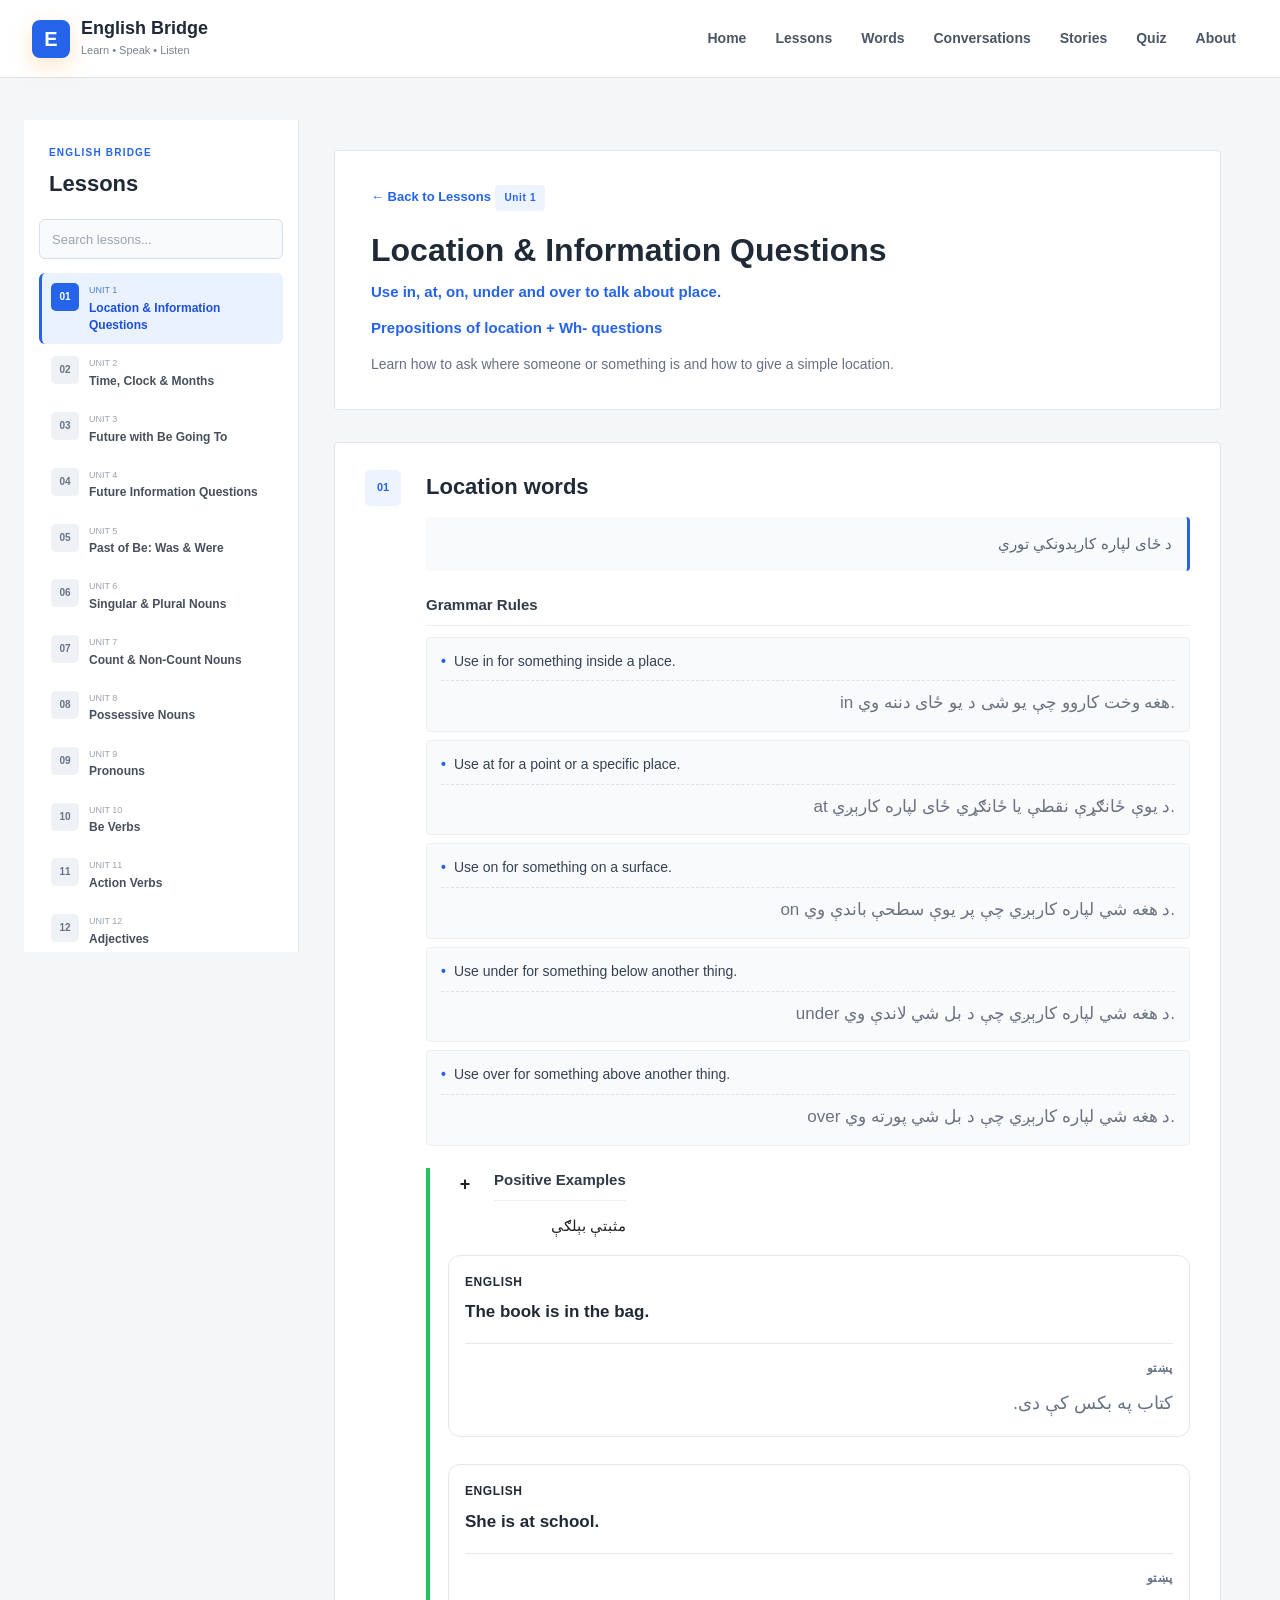
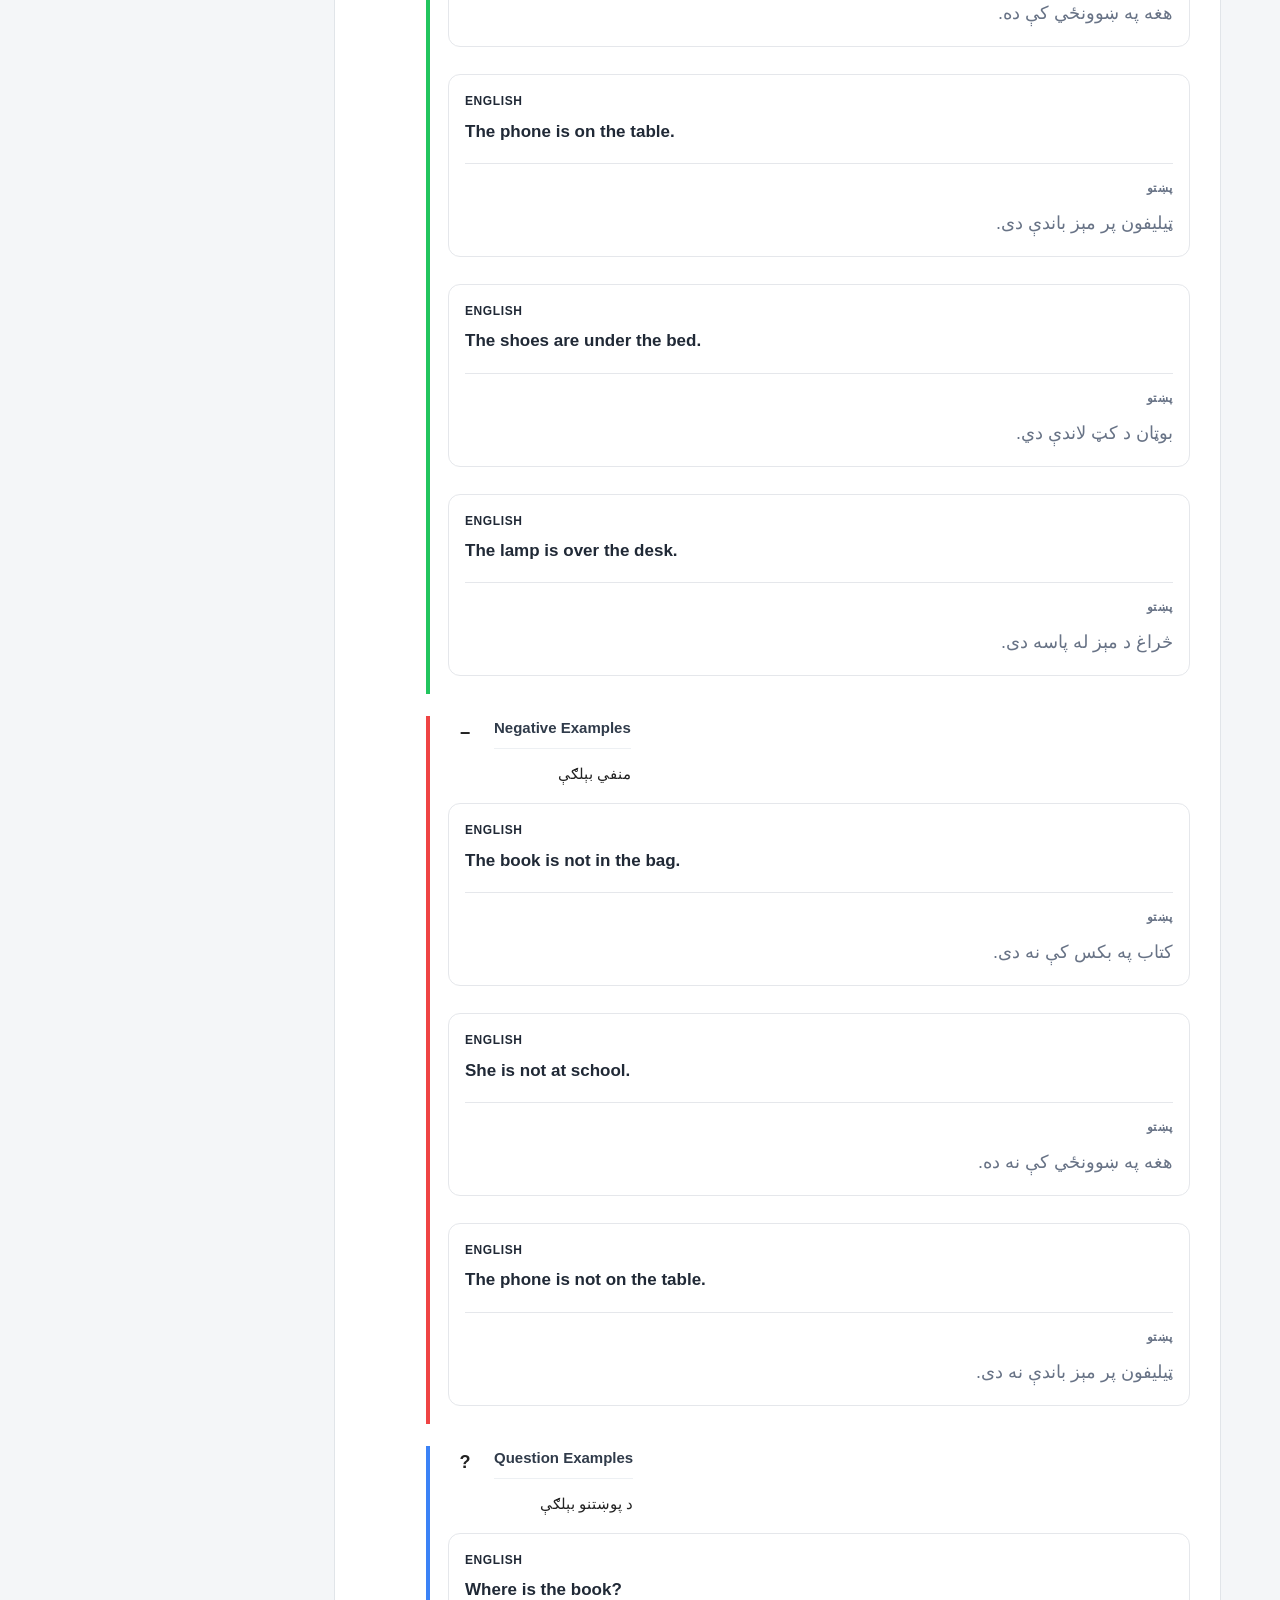
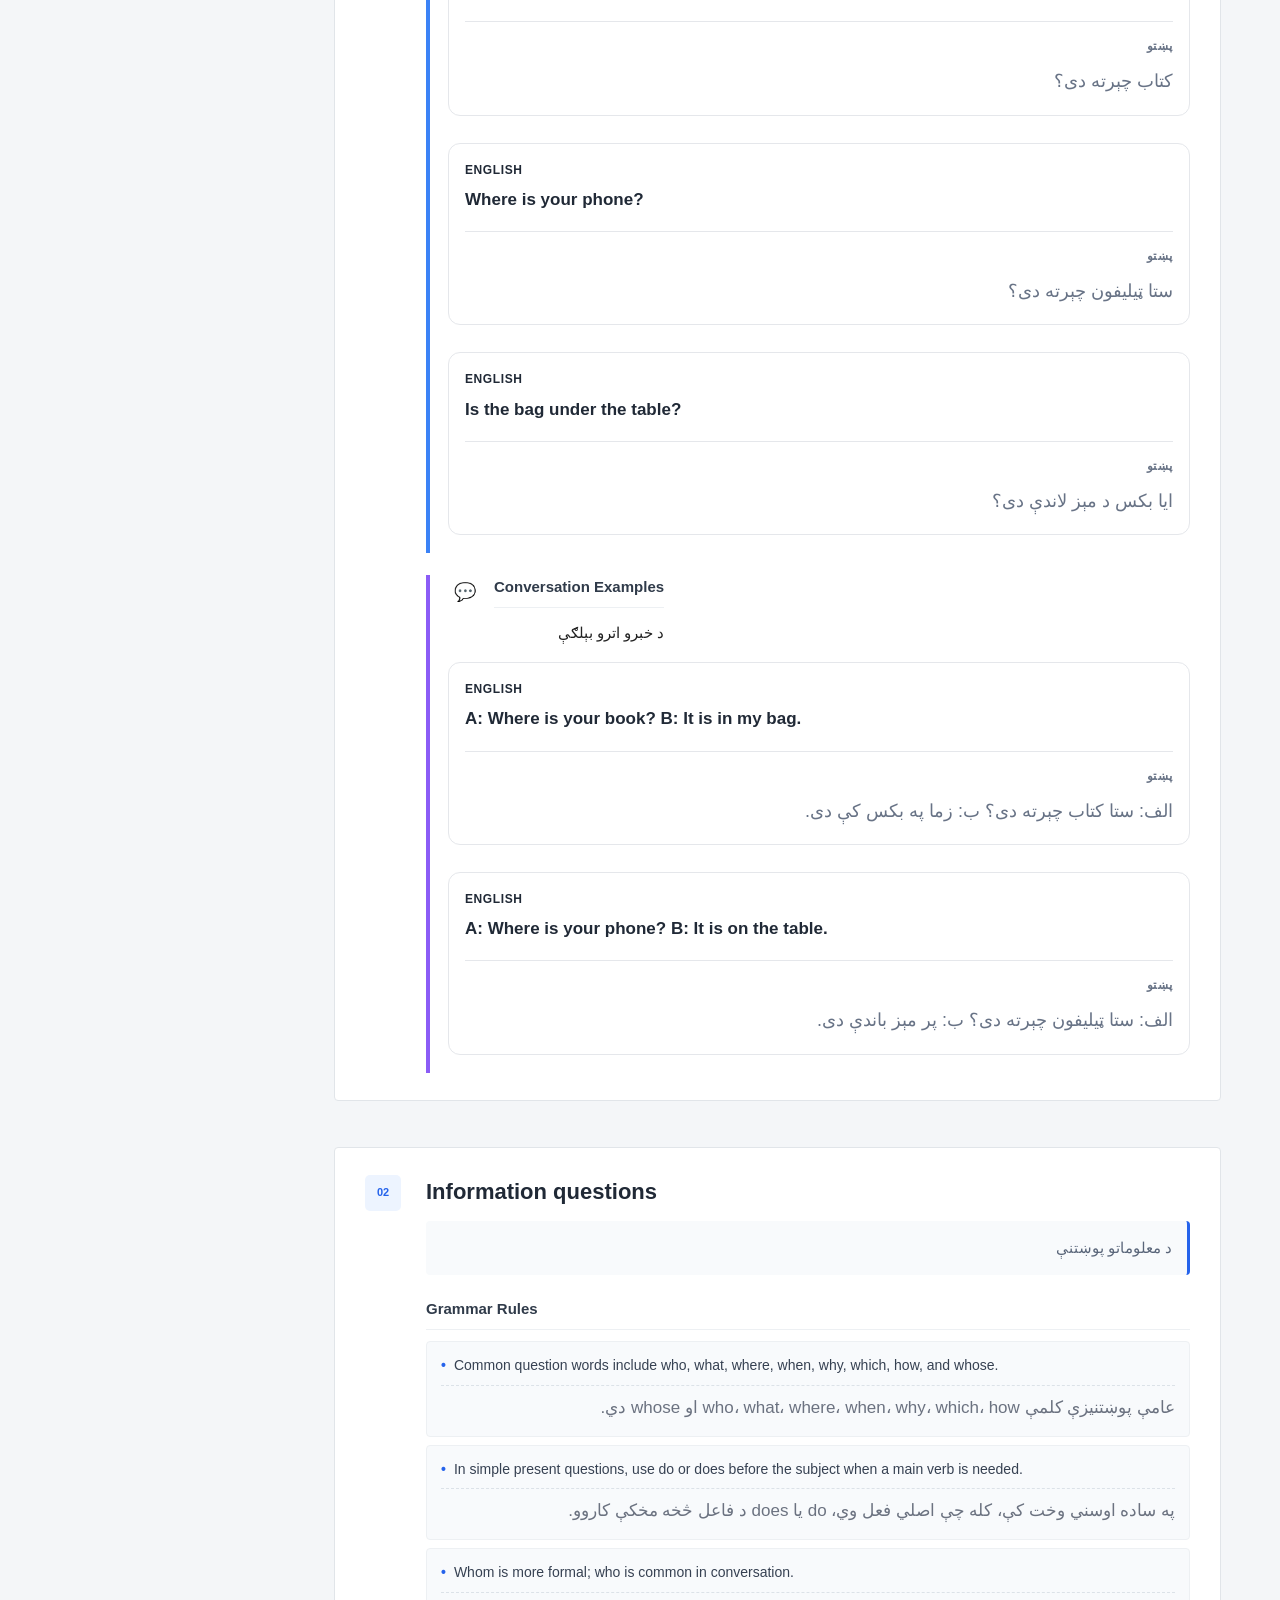
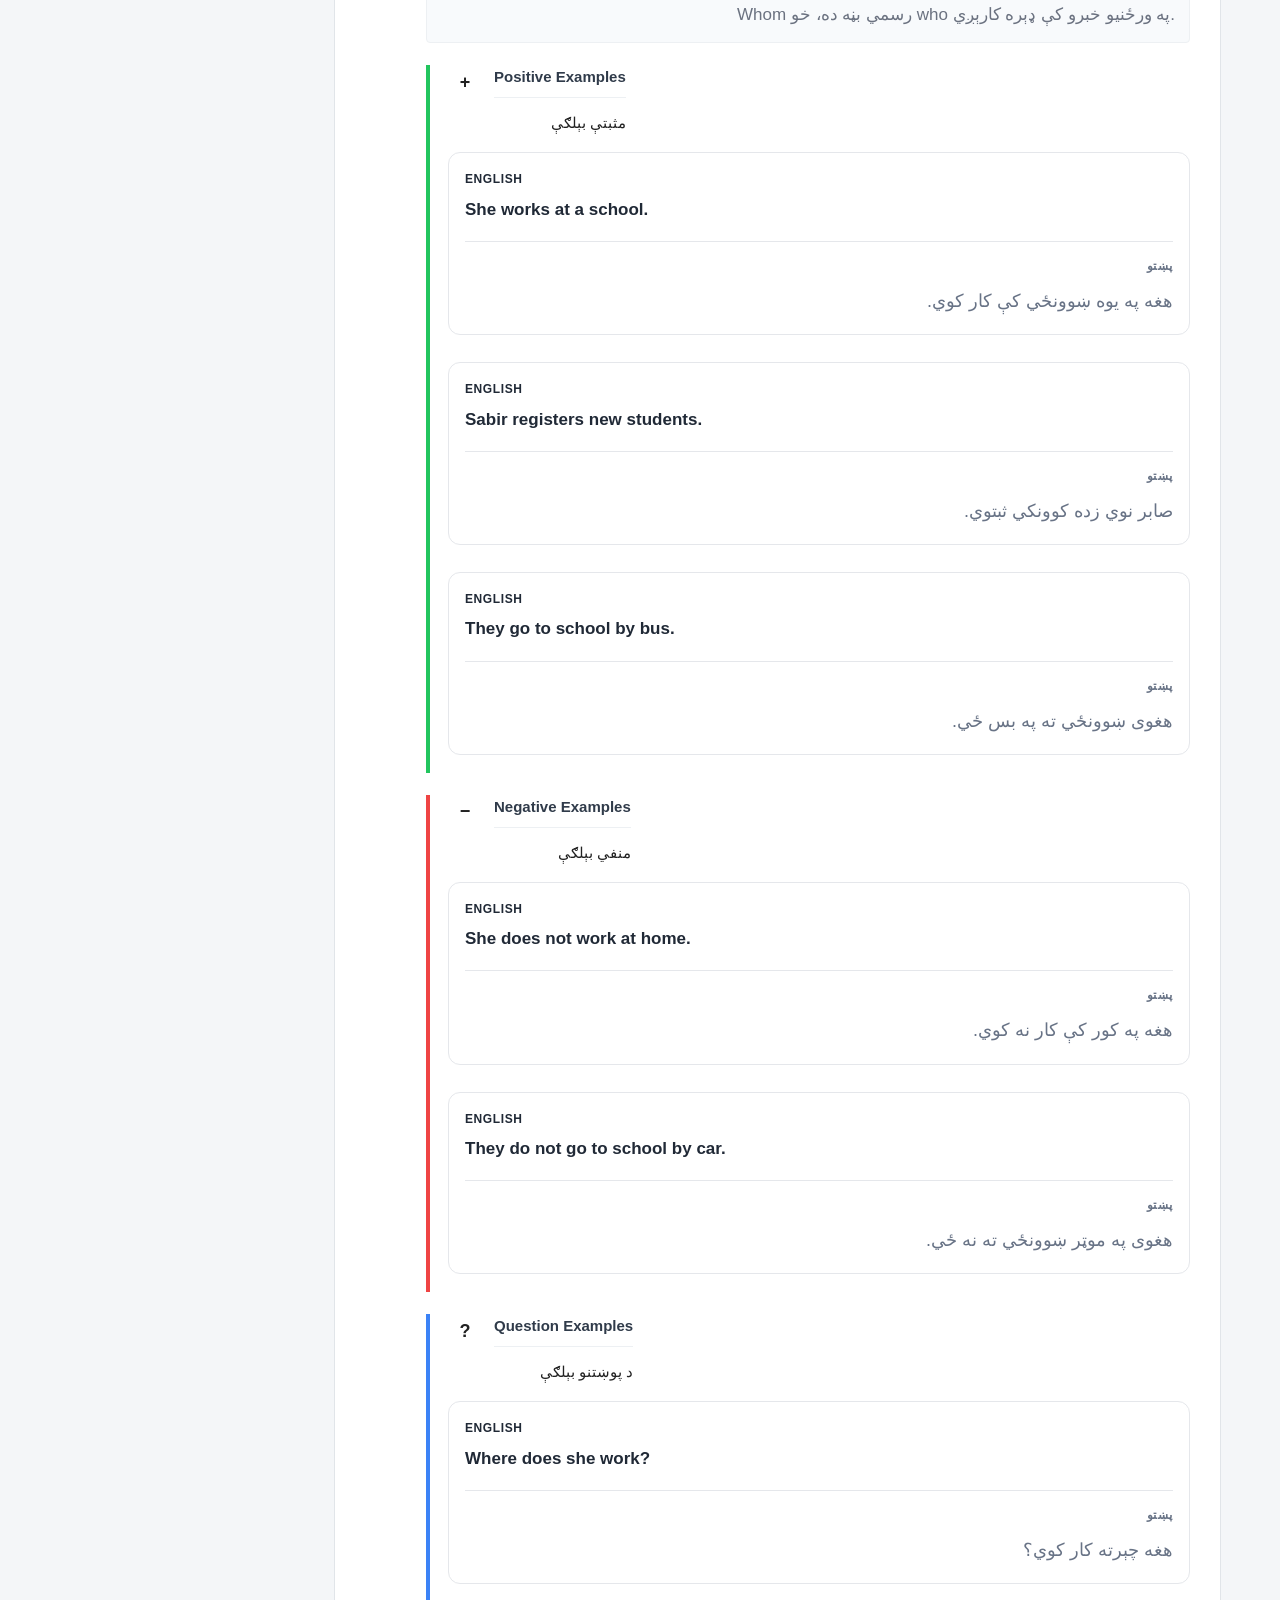
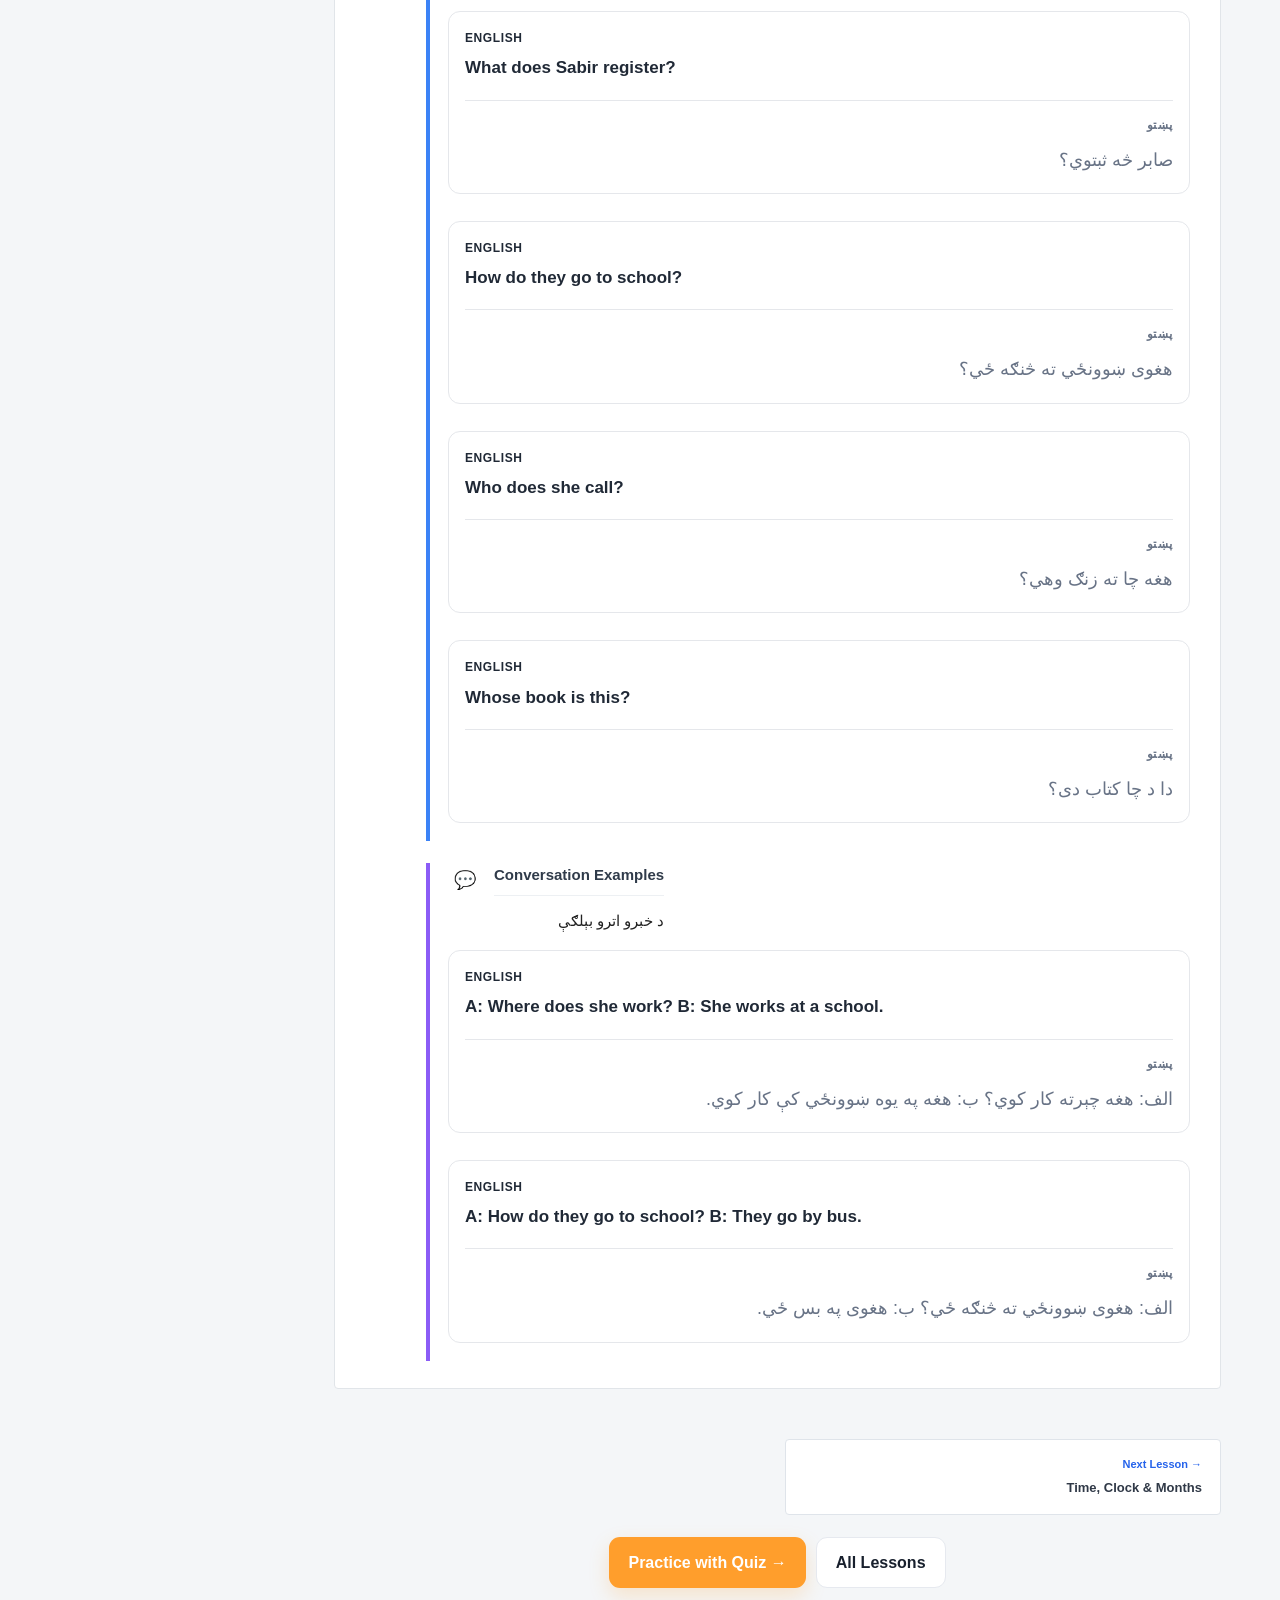
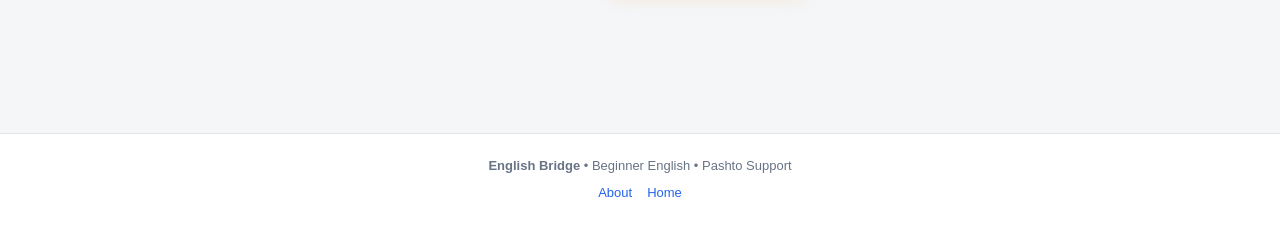
==== commit f66c842f: "New Section Updated" ====
--- a/lessons/lesson.html
+++ b/lessons/lesson.html
@@ -10,52 +10,307 @@
   <title>English Bridge — Lesson</title>
 
   <link rel="stylesheet" href="../style.css">
+
+  <style>
+    /* =====================================================
+       PASHTO SUPPORT
+       ===================================================== */
+
+    .rule-ps,
+    .section-pashto,
+    .example-ps,
+    .example-section-pashto {
+      direction: rtl;
+      text-align: right;
+      unicode-bidi: plaintext;
+      font-family:
+        "Noto Naskh Arabic",
+        "Noto Sans Arabic",
+        Tahoma,
+        Arial,
+        sans-serif;
+    }
+
+
+    /* =====================================================
+       EXAMPLE
+       ===================================================== */
+
+    .lesson-example {
+      margin-bottom: 18px;
+      padding: 16px;
+      border: 1px solid #e5e7eb;
+      border-radius: 12px;
+      background: #fff;
+    }
+
+
+    /* =====================================================
+       ENGLISH EXAMPLE
+       ===================================================== */
+
+    .example-en {
+      padding-bottom: 12px;
+    }
+
+
+    .example-label {
+      display: block;
+      font-size: 12px;
+      font-weight: 700;
+      text-transform: uppercase;
+      letter-spacing: 0.05em;
+      margin-bottom: 6px;
+    }
+
+
+    .example-text {
+      font-size: 17px;
+      line-height: 1.6;
+    }
+
+
+    /* =====================================================
+       PASHTO EXAMPLE
+       ===================================================== */
+
+    .example-ps {
+      border-top: 1px solid #e5e7eb;
+      padding-top: 12px;
+    }
+
+
+    .example-ps .example-label {
+      text-align: right;
+    }
+
+
+    .example-ps .example-text {
+      text-align: right;
+      direction: rtl;
+      font-size: 18px;
+      line-height: 1.9;
+    }
+
+
+    /* =====================================================
+       RULE PASHTO
+       ===================================================== */
+
+    .rule-ps {
+      margin-top: 7px;
+      padding-left: 24px;
+      font-size: 17px;
+      line-height: 1.8;
+    }
+
+
+    /* =====================================================
+       EXAMPLE SECTION HEADER
+       ===================================================== */
+
+    .example-section-header {
+      display: flex;
+      align-items: flex-start;
+      gap: 12px;
+      margin-bottom: 16px;
+    }
+
+
+    .example-section-icon {
+      width: 34px;
+      height: 34px;
+      min-width: 34px;
+
+      display: flex;
+      align-items: center;
+      justify-content: center;
+
+      border-radius: 50%;
+
+      font-size: 18px;
+      font-weight: 700;
+    }
+
+
+    .example-section-title {
+      margin: 0;
+    }
+
+
+    .example-section-pashto {
+      margin-top: 4px;
+      font-size: 15px;
+      line-height: 1.8;
+    }
+
+
+    /* =====================================================
+       POSITIVE / NEGATIVE / QUESTION / CONVERSATION
+       ===================================================== */
+
+    .positive-section {
+      border-left: 4px solid #22c55e;
+      padding-left: 18px;
+    }
+
+
+    .negative-section {
+      border-left: 4px solid #ef4444;
+      padding-left: 18px;
+    }
+
+
+    .question-section {
+      border-left: 4px solid #3b82f6;
+      padding-left: 18px;
+    }
+
+
+    .conversation-section {
+      border-left: 4px solid #8b5cf6;
+      padding-left: 18px;
+    }
+
+
+    /* =====================================================
+       MOBILE
+       ===================================================== */
+
+    @media (max-width: 800px) {
+
+      .lesson-layout {
+        grid-template-columns: 1fr !important;
+      }
+
+      .lesson-sidebar {
+        grid-column: 1 !important;
+        width: 100%;
+        position: static;
+      }
+
+      .lesson-content {
+        grid-column: 1 !important;
+        width: 100%;
+      }
+
+    }
+  </style>
+
 </head>
 
+
 <body class="standalone-lesson">
 
+
+  <!-- =====================================================
+       HEADER
+       ===================================================== -->
+
   <header class="topbar">
 
     <a class="brand" href="../index.html#home" aria-label="Go to home">
-      <div class="logo">E</div>
+
+      <div class="logo">
+        E
+      </div>
 
       <div>
-        <h1>English Bridge</h1>
-        <span>Learn • Speak • Listen</span>
+
+        <h1>
+          English Bridge
+        </h1>
+
+        <span>
+          Learn • Speak • Listen
+        </span>
+
       </div>
+
     </a>
 
+
     <nav>
-      <a class="nav-btn" href="../index.html#home">Home</a>
-      <a class="nav-btn" href="lesson.html?id=unit-1">Lessons</a>
-      <a class="nav-btn" href="../index.html#vocabulary">Words</a>
-      <a class="nav-btn" href="../index.html#conversations">Conversations</a>
-      <a class="nav-btn" href="../index.html#stories">Stories</a>
-      <a class="nav-btn" href="../index.html#quiz">Quiz</a>
-      <a class="nav-btn" href="../index.html#about">About</a>
+
+      <a class="nav-btn" href="../index.html#home">
+        Home
+      </a>
+
+      <a class="nav-btn" href="lesson.html?id=unit-1">
+        Lessons
+      </a>
+
+      <a class="nav-btn" href="../index.html#vocabulary">
+        Words
+      </a>
+
+      <a class="nav-btn" href="../index.html#conversations">
+        Conversations
+      </a>
+
+      <a class="nav-btn" href="../index.html#stories">
+        Stories
+      </a>
+
+      <a class="nav-btn" href="../index.html#quiz">
+        Quiz
+      </a>
+
+      <a class="nav-btn" href="../index.html#about">
+        About
+      </a>
+
     </nav>
 
   </header>
 
 
+
+  <!-- =====================================================
+       MAIN
+       ===================================================== -->
+
   <main class="lesson-layout">
 
-    <!-- LEFT SIDEBAR -->
+
+    <!-- ===================================================
+         LEFT SIDEBAR
+         =================================================== -->
+
     <aside class="lesson-sidebar">
 
+
       <div class="sidebar-header">
-        <span class="eyebrow">ENGLISH BRIDGE</span>
-        <h2>Lessons</h2>
+
+        <span class="eyebrow">
+          ENGLISH BRIDGE
+        </span>
+
+        <h2>
+          Lessons
+        </h2>
+
       </div>
 
+
+      <!-- SEARCH -->
+
       <input type="search" id="lessonSearch" class="lesson-search" placeholder="Search lessons...">
 
+
+      <!-- LESSON LIST -->
+
       <div id="lessonList" class="lesson-list"></div>
 
+
     </aside>
 
 
-    <!-- RIGHT CONTENT -->
+
+    <!-- ===================================================
+         RIGHT CONTENT
+         =================================================== -->
+
     <section class="lesson-content">
 
       <div id="lessonPage">
@@ -68,479 +323,988 @@
 
     </section>
 
+
   </main>
 
 
+
+  <!-- =====================================================
+       FOOTER
+       ===================================================== -->
+
   <footer>
+
     <div>
-      <b>English Bridge</b> • Beginner English • Pashto Support
+
+      <b>
+        English Bridge
+      </b>
+
+      • Beginner English
+      • Pashto Support
+
     </div>
 
+
     <div class="footer-links">
-      <a href="../index.html#about">About</a>
-      <a href="../index.html#home">Home</a>
+
+      <a href="../index.html#about">
+        About
+      </a>
+
+      <a href="../index.html#home">
+        Home
+      </a>
+
     </div>
+
   </footer>
 
 
+
+  <!-- =====================================================
+       DATA FILES
+       ===================================================== -->
+
   <script src="../data/config.js"></script>
+
   <script src="../data/lessons.js"></script>
 
+
+
+  <!-- =====================================================
+       JAVASCRIPT
+       ===================================================== -->
+
   <script>
 
+    /* =====================================================
+       URL
+       ===================================================== */
+
     const params = new URLSearchParams(window.location.search);
+
     let lessonId = params.get("id") || "unit-1";
 
+
+    /* =====================================================
+       ELEMENTS
+       ===================================================== */
+
     const lessonPage = document.getElementById("lessonPage");
-    const COURSE_LESSONS = LESSONS.filter(lesson => /^unit-\d+$/.test(lesson.id));
     const lessonList = document.getElementById("lessonList");
     const lessonSearch = document.getElementById("lessonSearch");
 
 
-    // --------------------------------------------------
-    // FIND CURRENT LESSON
-    // --------------------------------------------------
+    /* =====================================================
+       COURSE LESSONS
+       ===================================================== */
+
+    const COURSE_LESSONS = LESSONS.filter(
+      lesson => /^unit-\d+$/.test(lesson.id)
+    );
+
+
+    /* =====================================================
+       FIND CURRENT LESSON
+       ===================================================== */
 
     function getCurrentLesson() {
 
-      return LESSONS.find(lesson => lesson.id === lessonId);
-
-    }
-
-
-    // --------------------------------------------------
-    // RENDER SIDEBAR
-    // --------------------------------------------------
+      return LESSONS.find(
+        lesson => lesson.id === lessonId
+      );
+
+    }
+
+
+    /* =====================================================
+       ESCAPE HTML
+       ===================================================== */
+
+    function escapeHTML(value) {
+
+      if (value === null || value === undefined) {
+        return "";
+      }
+
+      return String(value)
+        .replace(/&/g, "&amp;")
+        .replace(/</g, "&lt;")
+        .replace(/>/g, "&gt;")
+        .replace(/"/g, "&quot;")
+        .replace(/'/g, "&#039;");
+
+    }
+
+
+    /* =====================================================
+       SIDEBAR
+       ===================================================== */
 
     function renderLessonList(search = "") {
 
       const searchText = search.toLowerCase().trim();
 
-      const filteredLessons = COURSE_LESSONS.filter((lesson) => {
+      const filteredLessons = COURSE_LESSONS.filter(lesson => {
+
+        const title =
+          String(lesson.title || "").toLowerCase();
+
+        const unit =
+          String(lesson.unit || "").toLowerCase();
+
+        const topic =
+          String(lesson.topic || "").toLowerCase();
+
+        const subtitle =
+          String(lesson.subtitle || "").toLowerCase();
 
         return (
-          lesson.title.toLowerCase().includes(searchText) ||
-          lesson.unit.toLowerCase().includes(searchText) ||
-          lesson.topic.toLowerCase().includes(searchText)
+          title.includes(searchText) ||
+          unit.includes(searchText) ||
+          topic.includes(searchText) ||
+          subtitle.includes(searchText)
         );
 
       });
 
 
-      lessonList.innerHTML = filteredLessons.map((lesson, index) => {
-
-        const active = lesson.id === lessonId ? "active" : "";
-
-        return `
-      <a
-        class="lesson-sidebar-item ${active}"
-        href="lesson.html?id=${lesson.id}"
-      >
-
-        <span class="sidebar-number">
-          ${String(COURSE_LESSONS.indexOf(lesson) + 1).padStart(2, "0")}
-        </span>
-
-        <div>
-          <small>${lesson.unit}</small>
-          <strong>${lesson.title}</strong>
+      if (!filteredLessons.length) {
+
+        lessonList.innerHTML = `
+        <div class="no-lessons">
+          No lessons found.
         </div>
-
-      </a>
-    `;
-
-      }).join("");
-
-
-      if (!filteredLessons.length) {
-
-        lessonList.innerHTML = `
-      <div class="no-lessons">
-        No lessons found.
+      `;
+
+        return;
+      }
+
+
+      lessonList.innerHTML = filteredLessons
+        .map(lesson => {
+
+          const active =
+            lesson.id === lessonId
+              ? "active"
+              : "";
+
+          const number =
+            COURSE_LESSONS.indexOf(lesson) + 1;
+
+          return `
+          <a
+            class="lesson-sidebar-item ${active}"
+            href="lesson.html?id=${lesson.id}"
+          >
+
+            <span class="sidebar-number">
+              ${String(number).padStart(2, "0")}
+            </span>
+
+            <div>
+
+              <small>
+                ${escapeHTML(lesson.unit)}
+              </small>
+
+              <strong>
+                ${escapeHTML(lesson.title)}
+              </strong>
+
+            </div>
+
+          </a>
+        `;
+
+        })
+        .join("");
+
+    }
+
+
+    /* =====================================================
+       RULE RENDERER
+       ===================================================== */
+
+    function renderRule(rule) {
+
+      let english = "";
+      let pashto = "";
+
+
+      /*
+        FORMAT:
+  
+        "Use am with I."
+      */
+
+      if (typeof rule === "string") {
+
+        english = rule;
+
+      }
+
+
+      /*
+        FORMAT:
+  
+        {
+          english: "...",
+          pashto: "..."
+        }
+  
+        OR
+  
+        {
+          en: "...",
+          ps: "..."
+        }
+      */
+
+      else if (rule && typeof rule === "object") {
+
+        english =
+          rule.english ||
+          rule.en ||
+          rule.text ||
+          "";
+
+        pashto =
+          rule.pashto ||
+          rule.ps ||
+          "";
+
+      }
+
+
+      return `
+      <div class="lesson-rule">
+
+        <div class="rule-en">
+
+          <span>•</span>
+
+          <span>
+            ${escapeHTML(english)}
+          </span>
+
+        </div>
+
+        ${pashto
+          ? `
+              <div
+                class="rule-ps"
+                dir="rtl"
+              >
+                ${escapeHTML(pashto)}
+              </div>
+            `
+          : ""
+        }
+
       </div>
     `;
 
-      }
-
-    }
-
-
-    // --------------------------------------------------
-    // RULE RENDERER
-    // SUPPORTS OLD + NEW DATA FORMAT
-    // --------------------------------------------------
-
-    function renderRule(rule) {
-
-      // Old format:
-      // "Use in for something inside a place."
-
-      if (typeof rule === "string") {
-
-        return `
-      <div class="lesson-rule">
-
-        <div class="rule-en">
-          <span>•</span>
-          <span>${rule}</span>
+    }
+
+
+    /* =====================================================
+       EXAMPLE NORMALIZER
+       ===================================================== */
+
+    function normalizeExample(example, pashto = "") {
+
+      let english = "";
+      let ps = "";
+
+
+      /*
+        FORMAT 1
+  
+        "I am happy."
+      */
+
+      if (typeof example === "string") {
+
+        english = example;
+        ps = pashto || "";
+
+      }
+
+
+      /*
+        FORMAT 2
+  
+        {
+          english: "...",
+          pashto: "..."
+        }
+      */
+
+      else if (
+        example &&
+        typeof example === "object"
+      ) {
+
+        english =
+          example.english ||
+          example.en ||
+          example.text ||
+          "";
+
+        ps =
+          example.pashto ||
+          example.ps ||
+          pashto ||
+          "";
+
+      }
+
+
+      return {
+        english,
+        pashto: ps
+      };
+
+    }
+
+
+    /* =====================================================
+       EXAMPLE RENDERER
+       ===================================================== */
+
+    function renderExample(example, pashto = "") {
+
+      const data =
+        normalizeExample(
+          example,
+          pashto
+        );
+
+
+      return `
+      <div class="lesson-example">
+
+        <div class="example-en">
+
+          <span class="example-label">
+            English
+          </span>
+
+          <div class="example-text">
+            ${escapeHTML(data.english)}
+          </div>
+
         </div>
+
+
+        ${data.pashto
+          ? `
+              <div
+                class="example-ps"
+                dir="rtl"
+              >
+
+                <span class="example-label">
+                  پښتو
+                </span>
+
+                <div class="example-text">
+                  ${escapeHTML(data.pashto)}
+                </div>
+
+              </div>
+            `
+          : ""
+        }
 
       </div>
     `;
 
-      }
-
-
-      // New format:
-      // {
-      //   english: "...",
-      //   pashto: "..."
-      // }
+    }
+
+
+    /* =====================================================
+       EXAMPLES ARRAY
+       ===================================================== */
+
+    function renderExamples(
+      examples = [],
+      pashtoExamples = []
+    ) {
+
+      if (
+        !Array.isArray(examples) ||
+        examples.length === 0
+      ) {
+
+        return "";
+
+      }
+
+
+      return examples
+        .map((example, index) => {
+
+          const pashto =
+            Array.isArray(pashtoExamples)
+              ? pashtoExamples[index] || ""
+              : "";
+
+          return renderExample(
+            example,
+            pashto
+          );
+
+        })
+        .join("");
+
+    }
+
+
+    /* =====================================================
+       EXAMPLE GROUP
+       ===================================================== */
+
+    function renderExampleGroup(
+      title,
+      pashtoTitle,
+      examples,
+      pashtoExamples,
+      icon,
+      extraClass = ""
+    ) {
+
+      if (
+        !Array.isArray(examples) ||
+        examples.length === 0
+      ) {
+
+        return "";
+
+      }
+
 
       return `
-    <div class="lesson-rule">
-
-      <div class="rule-en">
-        <span>•</span>
-        <span>${rule.english}</span>
-      </div>
-
-      ${rule.pashto
-          ? `<div class="rule-ps" dir="rtl">${rule.pashto}</div>`
+      <div
+        class="
+          lesson-block
+          example-section
+          ${extraClass}
+        "
+      >
+
+        <div
+          class="example-section-header"
+        >
+
+          <div
+            class="example-section-icon"
+          >
+            ${icon}
+          </div>
+
+
+          <div>
+
+            <h3
+              class="example-section-title"
+            >
+              ${escapeHTML(title)}
+            </h3>
+
+
+            ${pashtoTitle
+          ? `
+                  <div
+                    class="example-section-pashto"
+                    dir="rtl"
+                  >
+                    ${escapeHTML(pashtoTitle)}
+                  </div>
+                `
           : ""
         }
 
-    </div>
-  `;
-
-    }
-
-
-    // --------------------------------------------------
-    // EXAMPLE RENDERER
-    // SUPPORTS OLD + NEW DATA FORMAT
-    // --------------------------------------------------
-
-    function renderExample(example) {
-
-      // Old format
-
-      if (typeof example === "string") {
-
-        return `
-      <div class="lesson-example">
-
-        <div class="example-en">
-          ${example}
+          </div>
+
+        </div>
+
+
+        <div class="examples-list">
+
+          ${renderExamples(
+          examples,
+          pashtoExamples
+        )}
+
         </div>
 
       </div>
     `;
 
-      }
-
-
-      // New format
+    }
+
+
+    /* =====================================================
+       RENDER SECTION
+       ===================================================== */
+
+    function renderSection(
+      section,
+      sectionIndex
+    ) {
 
       return `
-    <div class="lesson-example">
-
-      <div class="example-en">
-        ${example.english}
-      </div>
-
-      ${example.pashto
-          ? `<div class="example-ps" dir="rtl">
-              ${example.pashto}
-            </div>`
+      <article class="lesson-section">
+
+        <div class="section-number">
+          ${String(sectionIndex + 1).padStart(2, "0")}
+        </div>
+
+
+        <div class="section-main">
+
+          <h2>
+            ${escapeHTML(section.title || "")}
+          </h2>
+
+
+          ${section.pashto
+          ? `
+                <div
+                  class="section-pashto"
+                  dir="rtl"
+                >
+                  ${escapeHTML(section.pashto)}
+                </div>
+              `
           : ""
         }
 
-    </div>
-  `;
-
-    }
-
-
-    // --------------------------------------------------
-    // RENDER LESSON
-    // --------------------------------------------------
+
+          <!-- ==========================================
+               RULES
+               ========================================== -->
+
+          ${Array.isArray(section.rules) &&
+          section.rules.length
+          ? `
+                <div class="lesson-block">
+
+                  <h3>
+                    Grammar Rules
+                  </h3>
+
+                  <div class="rules-list">
+
+                    ${section.rules
+            .map(renderRule)
+            .join("")}
+
+                  </div>
+
+                </div>
+              `
+          : ""
+        }
+
+
+          <!-- ==========================================
+               OLD / NORMAL EXAMPLES
+               ========================================== -->
+
+          ${Array.isArray(section.examples) &&
+          section.examples.length
+          ? renderExampleGroup(
+            "Examples",
+            "بېلګې",
+            section.examples,
+            section.examplePashto,
+            "✓"
+          )
+          : ""
+        }
+
+
+          <!-- ==========================================
+               POSITIVE
+               ========================================== -->
+
+          ${Array.isArray(section.positiveExamples) &&
+          section.positiveExamples.length
+          ? renderExampleGroup(
+            "Positive Examples",
+            "مثبتې بېلګې",
+            section.positiveExamples,
+            section.positiveExamplePashto,
+            "+",
+            "positive-section"
+          )
+          : ""
+        }
+
+
+          <!-- ==========================================
+               NEGATIVE
+               ========================================== -->
+
+          ${Array.isArray(section.negativeExamples) &&
+          section.negativeExamples.length
+          ? renderExampleGroup(
+            "Negative Examples",
+            "منفي بېلګې",
+            section.negativeExamples,
+            section.negativeExamplePashto,
+            "−",
+            "negative-section"
+          )
+          : ""
+        }
+
+
+          <!-- ==========================================
+               QUESTIONS
+               ========================================== -->
+
+          ${Array.isArray(section.questionExamples) &&
+          section.questionExamples.length
+          ? renderExampleGroup(
+            "Question Examples",
+            "د پوښتنو بېلګې",
+            section.questionExamples,
+            section.questionExamplePashto,
+            "?",
+            "question-section"
+          )
+          : ""
+        }
+
+
+          <!-- ==========================================
+               CONVERSATION
+               ========================================== -->
+
+          ${Array.isArray(section.conversationExamples) &&
+          section.conversationExamples.length
+          ? renderExampleGroup(
+            "Conversation Examples",
+            "د خبرو اترو بېلګې",
+            section.conversationExamples,
+            section.conversationExamplePashto,
+            "💬",
+            "conversation-section"
+          )
+          : ""
+        }
+
+        </div>
+
+      </article>
+    `;
+
+    }
+
+
+    /* =====================================================
+       PREVIOUS
+       ===================================================== */
+
+    function getPreviousLesson(index) {
+
+      if (index <= 0) {
+        return null;
+      }
+
+      return COURSE_LESSONS[index - 1];
+
+    }
+
+
+    /* =====================================================
+       NEXT
+       ===================================================== */
+
+    function getNextLesson(index) {
+
+      if (
+        index >=
+        COURSE_LESSONS.length - 1
+      ) {
+
+        return null;
+
+      }
+
+      return COURSE_LESSONS[index + 1];
+
+    }
+
+
+    /* =====================================================
+       RENDER LESSON
+       ===================================================== */
 
     function renderLesson() {
 
-      const lesson = getCurrentLesson();
+      const lesson =
+        getCurrentLesson();
 
 
       if (!lesson) {
 
         lessonPage.innerHTML = `
-      <div class="lesson-not-found">
-
-        <span class="eyebrow">ERROR</span>
-
-        <h1>Lesson not found</h1>
-
-        <p>
-          We could not find the lesson you requested.
-        </p>
+        <div class="lesson-not-found">
+
+          <span class="eyebrow">
+            ERROR
+          </span>
+
+          <h1>
+            Lesson not found
+          </h1>
+
+          <p>
+            We could not find the lesson you requested.
+          </p>
+
+          <a
+            class="primary"
+            href="lesson.html?id=unit-1"
+          >
+            ← Back to Lessons
+          </a>
+
+        </div>
+      `;
+
+        return;
+
+      }
+
+
+      const lessonIndex =
+        COURSE_LESSONS.findIndex(
+          item => item.id === lesson.id
+        );
+
+
+      const previousLesson =
+        getPreviousLesson(
+          lessonIndex
+        );
+
+
+      const nextLesson =
+        getNextLesson(
+          lessonIndex
+        );
+
+
+      document.title =
+        `English Bridge — ${lesson.unit}: ${lesson.title}`;
+
+
+      lessonPage.innerHTML = `
+
+      <!-- ==========================================
+           HERO
+           ========================================== -->
+
+      <div class="lesson-hero">
 
         <a
-          class="primary"
+          class="back-link"
           href="lesson.html?id=unit-1"
         >
           ← Back to Lessons
         </a>
 
+
+        <span class="eyebrow">
+          ${escapeHTML(lesson.unit)}
+        </span>
+
+
+        <h1>
+          ${escapeHTML(lesson.title)}
+        </h1>
+
+
+        ${lesson.subtitle
+          ? `
+              <p class="lesson-topic">
+                ${escapeHTML(lesson.subtitle)}
+              </p>
+            `
+          : ""
+        }
+
+
+        ${lesson.topic
+          ? `
+              <p class="lesson-topic">
+                ${escapeHTML(lesson.topic)}
+              </p>
+            `
+          : ""
+        }
+
+
+        ${lesson.intro
+          ? `
+              <p class="lesson-intro">
+                ${escapeHTML(lesson.intro)}
+              </p>
+            `
+          : ""
+        }
+
       </div>
+
+
+      <!-- ==========================================
+           SECTIONS
+           ========================================== -->
+
+      <div class="lesson-sections">
+
+        ${Array.isArray(lesson.sections) &&
+          lesson.sections.length
+          ? lesson.sections
+            .map(renderSection)
+            .join("")
+          : `
+              <div class="no-lessons">
+                No lesson sections found.
+              </div>
+            `
+        }
+
+      </div>
+
+
+      <!-- ==========================================
+           NAVIGATION
+           ========================================== -->
+
+      <div class="lesson-navigation">
+
+        ${previousLesson
+          ? `
+              <a
+                class="lesson-nav-card previous"
+                href="lesson.html?id=${previousLesson.id}"
+              >
+
+                <span>
+                  ← Previous Lesson
+                </span>
+
+                <strong>
+                  ${escapeHTML(previousLesson.title)}
+                </strong>
+
+              </a>
+            `
+          : `<div></div>`
+        }
+
+
+        ${nextLesson
+          ? `
+              <a
+                class="lesson-nav-card next"
+                href="lesson.html?id=${nextLesson.id}"
+              >
+
+                <span>
+                  Next Lesson →
+                </span>
+
+                <strong>
+                  ${escapeHTML(nextLesson.title)}
+                </strong>
+
+              </a>
+            `
+          : `
+              <a
+                class="lesson-nav-card next"
+                href="../index.html#quiz"
+              >
+
+                <span>
+                  Finish Lessons →
+                </span>
+
+                <strong>
+                  Take the Quiz
+                </strong>
+
+              </a>
+            `
+        }
+
+      </div>
+
+
+      <!-- ==========================================
+           ACTIONS
+           ========================================== -->
+
+      <div class="lesson-actions">
+
+        <a
+          class="primary"
+          href="../index.html#quiz"
+        >
+          Practice with Quiz →
+        </a>
+
+
+        <a
+          class="secondary"
+          href="lesson.html?id=unit-1"
+        >
+          All Lessons
+        </a>
+
+      </div>
+
     `;
 
-        return;
-      }
-
-
-      const lessonIndex = COURSE_LESSONS.findIndex(
-        lessonItem => lessonItem.id === lessonId
-      );
-
-
-      const previousLesson =
-        lessonIndex > 0
-          ? LESSONS[lessonIndex - 1]
-          : null;
-
-
-      const nextLesson =
-        lessonIndex < COURSE_LESSONS.length - 1
-          ? LESSONS[lessonIndex + 1]
-          : null;
-
-
-      document.title =
-        `English Bridge — ${lesson.unit}: ${lesson.title}`;
-
-
-      lessonPage.innerHTML = `
-
-    <!-- HERO -->
-
-    <div class="lesson-hero">
-
-      <a
-        class="back-link"
-        href="lesson.html?id=unit-1"
-      >
-        ← Back to Lessons
-      </a>
-
-      <span class="eyebrow">
-        ${lesson.unit}
-      </span>
-
-      <h1>
-        ${lesson.title}
-      </h1>
-
-      <p class="lesson-topic">
-        ${lesson.topic}
-      </p>
-
-      ${lesson.intro
-          ? `<p class="lesson-intro">
-              ${lesson.intro}
-            </p>`
-          : ""
-        }
-
-    </div>
-
-
-    <!-- LESSON SECTIONS -->
-
-    <div class="lesson-sections">
-
-      ${lesson.sections.map((section, sectionIndex) => `
-
-        <article class="lesson-section">
-
-          <div class="section-number">
-            ${String(sectionIndex + 1).padStart(2, "0")}
-          </div>
-
-          <div class="section-main">
-
-            <h2>
-              ${section.title}
-            </h2>
-
-
-            ${section.pashto
-            ? `
-                  <div
-                    class="section-pashto"
-                    dir="rtl"
-                  >
-                    ${section.pashto}
-                  </div>
-                `
-            : ""
-          }
-
-
-            ${section.rules && section.rules.length
-            ? `
-
-                  <div class="lesson-block">
-
-                    <h3>
-                      Grammar Rules
-                    </h3>
-
-                    <div class="rules-list">
-
-                      ${section.rules
-              .map(renderRule)
-              .join("")}
-
-                    </div>
-
-                  </div>
-
-                `
-            : ""
-          }
-
-
-            ${section.examples && section.examples.length
-            ? `
-
-                  <div class="lesson-block">
-
-                    <h3>
-                      Examples
-                    </h3>
-
-                    <div class="examples-list">
-
-                      ${section.examples
-              .map(renderExample)
-              .join("")}
-
-                    </div>
-
-                  </div>
-
-                `
-            : ""
-          }
-
-          </div>
-
-        </article>
-
-      `).join("")}
-
-    </div>
-
-
-    <!-- NAVIGATION -->
-
-    <div class="lesson-navigation">
-
-      ${previousLesson
-          ? `
-            <a
-              class="lesson-nav-card previous"
-              href="lesson.html?id=${previousLesson.id}"
-            >
-
-              <span>← Previous Lesson</span>
-
-              <strong>
-                ${previousLesson.title}
-              </strong>
-
-            </a>
-          `
-          : `<div></div>`
-        }
-
-
-      ${nextLesson
-          ? `
-            <a
-              class="lesson-nav-card next"
-              href="lesson.html?id=${nextLesson.id}"
-            >
-
-              <span>Next Lesson →</span>
-
-              <strong>
-                ${nextLesson.title}
-              </strong>
-
-            </a>
-          `
-          : `
-            <a
-              class="lesson-nav-card next"
-              href="../index.html#quiz"
-            >
-
-              <span>Finish Lessons →</span>
-
-              <strong>
-                Take the Quiz
-              </strong>
-
-            </a>
-          `
-        }
-
-    </div>
-
-
-    <!-- BOTTOM ACTIONS -->
-
-    <div class="lesson-actions">
-
-      <a
-        class="primary"
-        href="../index.html#quiz"
-      >
-        Practice with Quiz →
-      </a>
-
-      <a
-        class="secondary"
-        href="lesson.html?id=unit-1"
-      >
-        All Lessons
-      </a>
-
-    </div>
-
-  `;
-
-    }
-
-
-    // --------------------------------------------------
-    // SEARCH
-    // --------------------------------------------------
-
-    lessonSearch.addEventListener("input", () => {
-
-      renderLessonList(lessonSearch.value);
-
-    });
-
-
+    }
+
+
+    /* =====================================================
+       SEARCH
+       ===================================================== */
+
+    lessonSearch.addEventListener(
+      "input",
+      () => {
+
+        renderLessonList(
+          lessonSearch.value
+        );
+
+      }
+    );
+
+
+    /* =====================================================
+       START
+       ===================================================== */
 
     renderLessonList();
+
     renderLesson();
 
   </script>
 
 </body>
 
-</html>
+</html>
--- a/style.css
+++ b/style.css
@@ -2857,10 +2857,6 @@
   transform: translateX(4px);
 }
 
-/* =========================================
-   CARD POSITIONS
-========================================= */
-
 .explore-item-one {
   top: 28px;
   left: 0;
@@ -2881,10 +2877,6 @@
 
   animation: exploreCardThree 6s ease-in-out infinite;
 }
-
-/* =========================================
-   FLOATING ANIMATIONS
-========================================= */
 
 @keyframes exploreCardOne {
   0%,
@@ -3206,3 +3198,180 @@
     transform: scale(0.76);
   }
 }
+/* fotter |Code */
+.site-footer {
+  margin-top: 80px;
+  background: #111827;
+  color: #d1d5db;
+}
+.footer-container {
+  max-width: 1200px;
+  margin: 0 auto;
+  padding: 65px 30px 55px;
+  display: grid;
+  grid-template-columns: 2fr 1fr 1fr 1fr 1.2fr;
+  gap: 45px;
+} /* ==================== BRAND ==================== */
+.footer-brand {
+  max-width: 330px;
+}
+.footer-logo {
+  display: inline-flex;
+  align-items: center;
+  gap: 10px;
+  color: #ffffff;
+  text-decoration: none;
+  font-size: 24px;
+  font-weight: 700;
+  margin-bottom: 18px;
+}
+.footer-logo strong {
+  color: #60a5fa;
+}
+.footer-logo-icon {
+  font-size: 30px;
+}
+.footer-brand p {
+  color: #9ca3af;
+  line-height: 1.7;
+  font-size: 14px;
+  margin: 0 0 14px;
+}
+.footer-pashto {
+  direction: rtl;
+  text-align: left;
+  color: #cbd5e1 !important;
+} /* ==================== COLUMNS ==================== */
+.footer-column {
+  display: flex;
+  flex-direction: column;
+}
+.footer-column h3 {
+  color: #ffffff;
+  font-size: 16px;
+  margin: 0 0 20px;
+  font-weight: 700;
+}
+.footer-column a {
+  color: #9ca3af;
+  text-decoration: none;
+  font-size: 14px;
+  margin-bottom: 13px;
+  transition:
+    color 0.2s ease,
+    transform 0.2s ease;
+}
+.footer-column a:hover {
+  color: #60a5fa;
+  transform: translateX(3px);
+} /* ==================== CONTACT ==================== */
+.footer-contact p {
+  color: #9ca3af;
+  font-size: 14px;
+  line-height: 1.6;
+  margin: 0 0 20px;
+}
+.footer-social {
+  display: flex;
+  gap: 10px;
+  margin-bottom: 22px;
+}
+.footer-social a {
+  width: 38px;
+  height: 38px;
+  display: flex;
+  align-items: center;
+  justify-content: center;
+  border-radius: 50%;
+  background: #1f2937;
+  color: #dbeafe;
+  font-weight: 700;
+  margin: 0;
+  transition:
+    background 0.2s ease,
+    color 0.2s ease,
+    transform 0.2s ease;
+}
+.footer-social a:hover {
+  background: #2563eb;
+  color: #ffffff;
+  transform: translateY(-3px);
+}
+.footer-about-link {
+  color: #60a5fa !important;
+  font-weight: 600;
+} /* ==================== BOTTOM ==================== */
+.footer-bottom {
+  border-top: 1px solid #273244;
+}
+.footer-bottom-container {
+  max-width: 1200px;
+  margin: 0 auto;
+  padding: 22px 30px;
+  display: flex;
+  align-items: center;
+  justify-content: space-between;
+  gap: 20px;
+}
+.footer-bottom p {
+  margin: 0;
+  color: #6b7280;
+  font-size: 13px;
+}
+.footer-legal {
+  display: flex;
+  gap: 22px;
+}
+.footer-legal a {
+  color: #6b7280;
+  text-decoration: none;
+  font-size: 13px;
+  transition: color 0.2s ease;
+}
+.footer-legal a:hover {
+  color: #ffffff;
+} /* ==================== TABLET ==================== */
+@media (max-width: 900px) {
+  .footer-container {
+    grid-template-columns: 1.5fr 1fr 1fr;
+    gap: 40px;
+  }
+  .footer-brand {
+    grid-column: 1 / -1;
+    max-width: 600px;
+  }
+} /* ==================== MOBILE ==================== */
+@media (max-width: 600px) {
+  .footer-container {
+    grid-template-columns: 1fr 1fr;
+    padding: 45px 22px 35px;
+    gap: 35px 25px;
+  }
+  .footer-brand {
+    grid-column: 1 / -1;
+  }
+  .footer-contact {
+    grid-column: 1 / -1;
+  }
+  .footer-bottom-container {
+    padding: 20px 22px;
+    flex-direction: column;
+    text-align: center;
+  }
+  .footer-legal {
+    justify-content: center;
+    flex-wrap: wrap;
+  }
+} /* ==================== SMALL MOBILE ==================== */
+@media (max-width: 400px) {
+  .footer-container {
+    grid-template-columns: 1fr;
+  }
+  .footer-column,
+  .footer-contact {
+    grid-column: auto;
+  }
+  .footer-brand {
+    grid-column: auto;
+  }
+}
